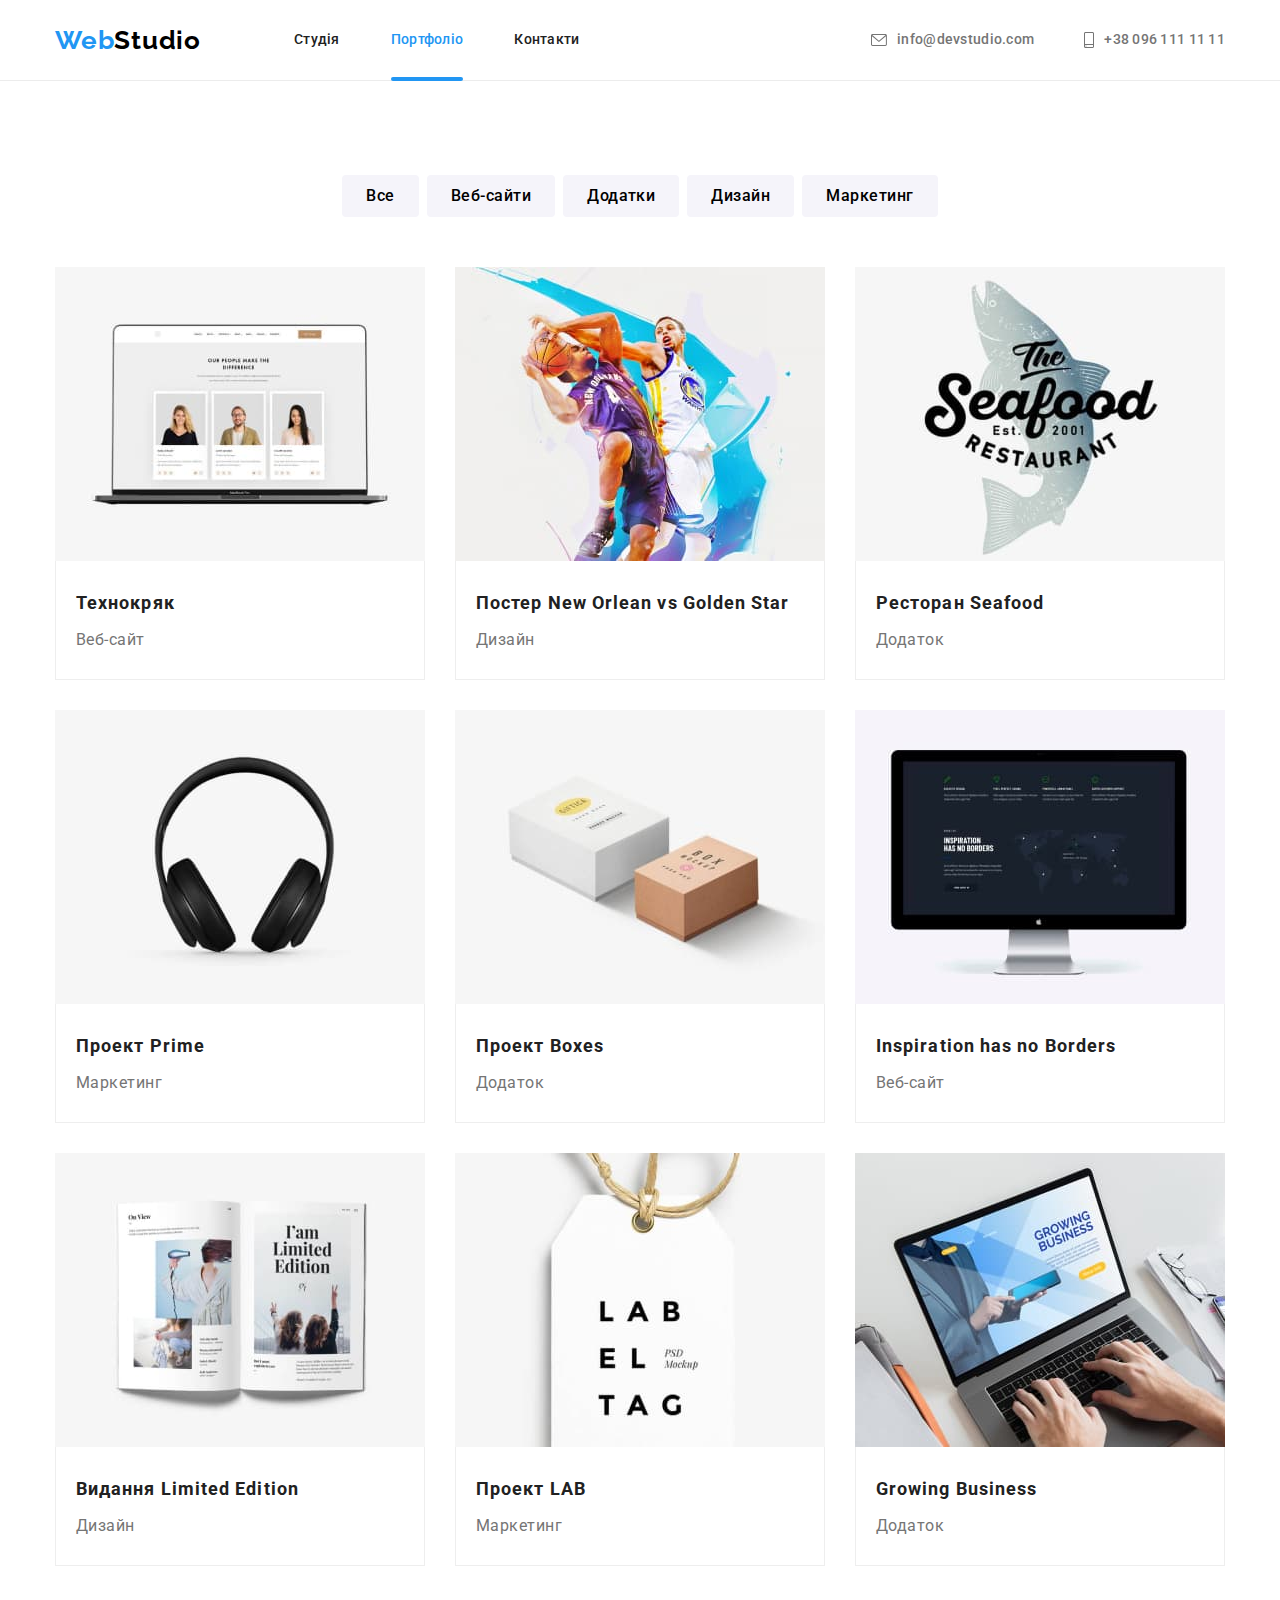
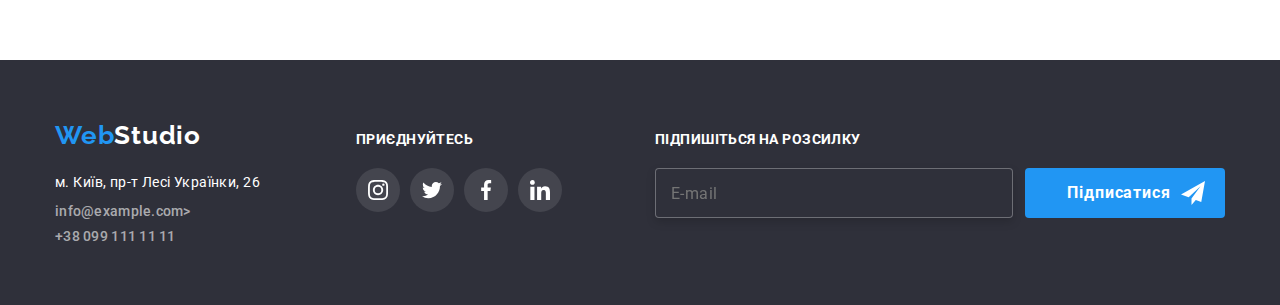
==== portfolio.html @ 16b35394 "add hw-07" ====
<!DOCTYPE html>
<html lang="uk">
  <head>
    <meta charset="UTF-8" />
    <meta http-equiv="X-UA-Compatible" content="IE=edge" />
    <meta name="viewport" content="width=device-width, initial-scale=1.0" />
    <title lang="en">WebStudio</title>
    <link rel="preconnect" href="https://fonts.googleapis.com" />
    <link rel="preconnect" href="https://fonts.gstatic.com" crossorigin />
    <link
      href="https://fonts.googleapis.com/css2?family=Raleway:wght@700&family=Roboto:wght@400;500;700;900&display=swap"
      rel="stylesheet"
    />
    <link
      rel="stylesheet"
      href="https://cdn.jsdelivr.net/npm/modern-normalize@1.1.0/modern-normalize.min.css"
    />
    <link rel="stylesheet" href="./css/main.min.css" />
  </head>

  <body>
    <!-- header -->
    <header class="page-header">
      <div class="container page-header__container">
        <nav class="page-nav">
          <a class="logo link" href="./index.html" lang="en"
            >Web<span class="logo__dark">Studio</span></a
          >
          <ul class="menu list">
            <li class="menu__item">
              <a class="menu__link link" href="">Студія</a>
            </li>
            <li class="menu__item">
              <a
                class="menu__link menu__link_current underline_current link"
                href="./portfolio.html"
                >Портфоліо</a
              >
            </li>
            <li class="menu__item">
              <a class="menu__link link" href="">Контакти</a>
            </li>
          </ul>
        </nav>

        <ul class="contacts list">
          <li class="contacts__item">
            <a
              class="contacts__link contacts__link_theme-light link"
              href="mailto:info@devstudio.com"
            >
              <svg class="contacts__icon" width="16" height="12">
                <use href="./images/sprite.svg#icon-envelope-hover"></use>
              </svg>
              info@devstudio.com</a
            >
          </li>
          <li class="contacts__item">
            <a class="contacts__link contacts__link_theme-light link" href="tel:+380961111111">
              <svg class="contacts__icon" width="10" height="16">
                <use href="./images/sprite.svg#icon-smartphone"></use>
              </svg>
              +38 096 111 11 11</a
            >
          </li>
        </ul>
      </div>
    </header>

    <!-- content portfolio-->
    <main>
      <section class="section">
        <div class="container">
          <h1 class="visually-hidden">Портфоліо</h1>
          <ul class="portfolio-nav list">
            <li class="portfolio-nav__item">
              <button class="portfolio-btn" type="button">Все</button>
            </li>
            <li class="portfolio-nav__item">
              <button class="portfolio-btn" type="button">Веб-сайти</button>
            </li>
            <li class="portfolio-nav__item">
              <button class="portfolio-btn" type="button">Додатки</button>
            </li>
            <li class="portfolio-nav__item">
              <button class="portfolio-btn" type="button">Дизайн</button>
            </li>
            <li class="portfolio-nav__item">
              <button class="portfolio-btn" type="button">Маркетинг</button>
            </li>
          </ul>

          <ul class="portfolio-cards list">
            <li class="portfolio-cards__item">
              <a href="" class="portfolio-cards__link link">
                <div class="portfolio-cards_overlay">
                  <img
                    src="./images/portfolio/technocrack.jpg"
                    alt="Технокряк"
                    width="370"
                    height="294"
                  />
                  <p class="overlay">
                    Ресурс пропонує комплексні пропозиції з різним рівнем функціоналу та сервісів.
                    Все це дозволить відвідувачу отримати вичерпні відомості про компанію чи
                    приватну особу.
                  </p>
                </div>
                <div class="portfolio-cards__box">
                  <h2 class="portfolio-cards__title">Технокряк</h2>
                  <p class="portfolio-cards__text">Веб-сайт</p>
                </div>
              </a>
            </li>
            <li class="portfolio-cards__item">
              <a href="" class="portfolio-cards__link link">
                <div class="portfolio-cards_overlay">
                  <img src="./images/portfolio/poster.jpg" alt="Постер" width="370" height="294" />
                  <p class="overlay">
                    Ресурс пропонує комплексні пропозиції з різним рівнем функціоналу та сервісів.
                    Все це дозволить відвідувачу отримати вичерпні відомості про компанію чи
                    приватну особу.
                  </p>
                </div>
                <div class="portfolio-cards__box">
                  <h2 class="portfolio-cards__title">
                    Постер <span lang="en">New Orlean vs Golden Star</span>
                  </h2>
                  <p class="portfolio-cards__text">Дизайн</p>
                </div>
              </a>
            </li>
            <li class="portfolio-cards__item">
              <a href="" class="portfolio-cards__link link">
                <div class="portfolio-cards_overlay">
                  <img
                    src="./images/portfolio/seafood.jpg"
                    alt="Ресторан"
                    width="370"
                    height="294"
                  />
                  <p class="overlay">
                    Ресурс пропонує комплексні пропозиції з різним рівнем функціоналу та сервісів.
                    Все це дозволить відвідувачу отримати вичерпні відомості про компанію чи
                    приватну особу.
                  </p>
                </div>
                <div class="portfolio-cards__box">
                  <h2 class="portfolio-cards__title">Ресторан <span lang="en">Seafood</span></h2>
                  <p class="portfolio-cards__text">Додаток</p>
                </div>
              </a>
            </li>
            <li class="portfolio-cards__item">
              <a href="" class="portfolio-cards__link link">
                <div class="portfolio-cards_overlay">
                  <img
                    src="./images/portfolio/prime.jpg"
                    alt="навушники"
                    width="370"
                    height="294"
                  />
                  <p class="overlay">
                    Ресурс пропонує комплексні пропозиції з різним рівнем функціоналу та сервісів.
                    Все це дозволить відвідувачу отримати вичерпні відомості про компанію чи
                    приватну особу.
                  </p>
                </div>
                <div class="portfolio-cards__box">
                  <h2 class="portfolio-cards__title">Проект <span lang="en">Prime</span></h2>
                  <p class="portfolio-cards__text">Маркетинг</p>
                </div>
              </a>
            </li>
            <li class="portfolio-cards__item">
              <a href="" class="portfolio-cards__link link">
                <div class="portfolio-cards_overlay">
                  <img src="./images/portfolio/boxes.jpg" alt="коробки" width="370" height="294" />
                  <p class="overlay">
                    Ресурс пропонує комплексні пропозиції з різним рівнем функціоналу та сервісів.
                    Все це дозволить відвідувачу отримати вичерпні відомості про компанію чи
                    приватну особу.
                  </p>
                </div>
                <div class="portfolio-cards__box">
                  <h2 class="portfolio-cards__title">Проект <span lang="en">Boxes</span></h2>
                  <p class="portfolio-cards__text">Додаток</p>
                </div>
              </a>
            </li>
            <li class="portfolio-cards__item">
              <a href="" class="portfolio-cards__link link">
                <div class="portfolio-cards_overlay">
                  <img
                    src="./images/portfolio/inspiration.jpg"
                    alt="монітор"
                    width="370"
                    height="294"
                  />
                  <p class="overlay">
                    Ресурс пропонує комплексні пропозиції з різним рівнем функціоналу та сервісів.
                    Все це дозволить відвідувачу отримати вичерпні відомості про компанію чи
                    приватну особу.
                  </p>
                </div>
                <div class="portfolio-cards__box">
                  <h2 class="portfolio-cards__title" lang="en">Inspiration has no Borders</h2>
                  <p class="portfolio-cards__text">Веб-сайт</p>
                </div>
              </a>
            </li>
            <li class="portfolio-cards__item">
              <a href="" class="portfolio-cards__link link">
                <div class="portfolio-cards_overlay">
                  <img src="./images/portfolio/limited.jpg" alt="книга" width="370" height="294" />
                  <p class="overlay">
                    Ресурс пропонує комплексні пропозиції з різним рівнем функціоналу та сервісів.
                    Все це дозволить відвідувачу отримати вичерпні відомості про компанію чи
                    приватну особу.
                  </p>
                </div>
                <div class="portfolio-cards__box">
                  <h2 class="portfolio-cards__title">
                    Видання <span lang="en">Limited Edition</span>
                  </h2>
                  <p class="portfolio-cards__text">Дизайн</p>
                </div>
              </a>
            </li>
            <li class="portfolio-cards__item">
              <a href="" class="portfolio-cards__link link">
                <div class="portfolio-cards_overlay">
                  <img src="./images/portfolio/lab.jpg" alt="бірка" width="370" height="294" />
                  <p class="overlay">
                    Ресурс пропонує комплексні пропозиції з різним рівнем функціоналу та сервісів.
                    Все це дозволить відвідувачу отримати вичерпні відомості про компанію чи
                    приватну особу.
                  </p>
                </div>
                <div class="portfolio-cards__box">
                  <h2 class="portfolio-cards__title">Проект <span lang="en">LAB</span></h2>
                  <p class="portfolio-cards__text">Маркетинг</p>
                </div>
              </a>
            </li>
            <li class="portfolio-cards__item">
              <a href="" class="portfolio-cards__link link">
                <div class="portfolio-cards_overlay">
                  <img
                    src="./images/portfolio/growing.jpg"
                    alt="ноутбук"
                    width="370"
                    height="294"
                  />
                  <p class="overlay">
                    Ресурс пропонує комплексні пропозиції з різним рівнем функціоналу та сервісів.
                    Все це дозволить відвідувачу отримати вичерпні відомості про компанію чи
                    приватну особу.
                  </p>
                </div>
                <div class="portfolio-cards__box">
                  <h2 class="portfolio-cards__title" lang="en">Growing Business</h2>
                  <p class="portfolio-cards__text">Додаток</p>
                </div>
              </a>
            </li>
          </ul>
        </div>
      </section>
    </main>

    <!-- footer -->
    <footer class="footer">
      <div class="container holder">
        <div class="address__footer">
          <a class="logo link" href="./index.html" lang="en"
            >Web<span class="logo__light">Studio</span></a
          >
          <address class="address">
            <ul class="address__list list">
              <li class="address__item">
                <a
                  class="address__map link"
                  href="https://goo.gl/maps/wQYxwLy2fmPHbs7g9"
                  target="_blank"
                  rel="noreferrer noopener"
                  >м. Київ, пр-т Лесі Українки, 26</a
                >
              </li>
              <li class="address__item">
                <a
                  class="address__link address__link_theme-dark link"
                  href="mailto:info@example.com"
                  >info@example.com></a
                >
              </li>
              <li class="address__item">
                <a class="address__link address__link_theme-dark link" href="tel:+380991111111"
                  >+38 099 111 11 11</a
                >
              </li>
            </ul>
          </address>
        </div>

        <div class="join">
          <h2 class="footer__title">приєднуйтесь</h2>
          <ul class="social list">
            <li class="social__item">
              <a href="" class="social__link social__link_theme-dark">
                <svg class="social__icon social__icon_theme-dark" width="20" height="20">
                  <use href="./images/sprite.svg#icon-instagram"></use>
                </svg>
              </a>
            </li>
            <li class="social__item">
              <a href="" class="social__link social__link_theme-dark">
                <svg class="social__icon social__icon_theme-dark" width="20" height="20">
                  <use href="./images/sprite.svg#icon-twitter"></use>
                </svg>
              </a>
            </li>
            <li class="social__item">
              <a href="" class="social__link social__link_theme-dark">
                <svg class="social__icon social__icon_theme-dark" width="20" height="20">
                  <use href="./images/sprite.svg#icon-facebook"></use>
                </svg>
              </a>
            </li>
            <li class="social__item">
              <a href="" class="social__link social__link_theme-dark">
                <svg class="social__icon social__icon_theme-dark" width="20" height="20">
                  <use href="./images/sprite.svg#icon-linkedin"></use>
                </svg>
              </a>
            </li>
          </ul>
        </div>

        <div class="form-footer">
          <p class="footer__title">Підпишіться на розсилку</p>
          <form class="subscribe">
            <label class="subscribe__label">
              <input type="email" name="email" class="subscribe__input" placeholder="E-mail" />
            </label>
            <button class="subscribe__btn" type="submit">
              <span class="subscribe__text"
                >Підписатися
                <svg class="subscribe__icon" width="24" height="24">
                  <use href="./images/sprite.svg#icon-send"></use>
                </svg>
              </span>
            </button>
          </form>
        </div>
      </div>
    </footer>
  </body>
</html>
---- css/main.min.css ----
.visually-hidden{position:absolute;white-space:nowrap;width:1px;height:1px;overflow:hidden;border:0;padding:0;clip:rect(0 0 0 0);clip-path:inset(50%);margin:-1px}:root{--primary-font: "Roboto", sans-serif;--secondary-font: "Raleway", sans-serif;--primary-text-color: #212121;--secondary-text-color: #757575;--accent-color: #2196F3;--main-color: #FFFFFF;--icon-color: #afb1b8;--duration: 250ms;--timing-function: cubic-bezier(0.4, 0, 0.2, 1)}h1,h2,h3,h4,p{margin-top:0;margin-bottom:0}ol,ul{margin-top:0;margin-bottom:0;padding-left:0}img{display:block}button{cursor:pointer}.list{list-style:none}.link{text-decoration:none}body{font-family:var(--primary-font);color:var(--primary-text-color)}.container{width:1200px;margin-left:auto;margin-right:auto;padding-left:15px;padding-right:15px}img{display:block;max-width:100%;height:auto}.section__title{font-weight:700;font-size:36px;line-height:1.16;text-align:center;letter-spacing:.03em;margin-bottom:50px}.backdrop{position:fixed;z-index:100;top:0;left:0;width:100%;height:100%;background-color:rgba(0,0,0,.2);transition:opacity var(--duration) var(--timing-function),visibility var(--duration) var(--timing-function)}.backdrop.is-hidden{opacity:0;visibility:hidden;pointer-events:none}.modal-box{position:absolute;top:50%;left:50%;transform:translate(-50%, -50%);width:528px;height:581px;background-color:var(--main-color);padding:40px}.modal-box__btn_close{position:absolute;top:8px;right:8px;display:flex;align-items:center;justify-content:center;width:30px;height:30px;border-radius:50%;background-color:var(--main-color);border:1px solid rgba(0,0,0,.1);padding:0}.modal-box__icon{transition:fill var(--duration) var(--timing-function)}.modal-box__btn_close:hover .modal-box__icon,.modal-box__btn_close:focus .modal-box__icon{fill:var(--accent-color)}.modal-form{display:flex;flex-direction:column}.modal-form__title{font-weight:700;font-size:20px;line-height:1.15;text-align:center;letter-spacing:.03em;margin-bottom:12px}.modal-form__field{margin-bottom:10px}.modal-form_textarea{margin-bottom:20px}.modal-form__label{display:block;font-weight:400;font-size:12px;line-height:1.16;letter-spacing:.01em;color:var(--secondary-text-color);margin-bottom:4px}.modal-form__wrapper{display:block;position:relative}.modal-form__input{width:100%;height:40px;border:1px solid rgba(33,33,33,.2);border-radius:4px;padding-left:42px;transition:border-color var(--duration) var(--timing-function)}.modal-form__input:focus{outline:0;border-color:var(--accent-color)}.modal-form__icon{position:absolute;top:11px;left:12px;transition:fill var(--duration) var(--timing-function)}.modal-form__input:focus+.modal-form__icon{fill:var(--accent-color)}.modal-form__message{display:block;width:100%;height:120px;padding:12px 16px;border:1px solid rgba(33,33,33,.2);border-radius:4px;resize:none;font-size:12px;transition:border-color var(--duration) var(--timing-function)}.modal-form__message::placeholder{font-size:12px;color:rgba(117,117,117,.5)}.modal-form__message:focus{outline:0;border-color:var(--accent-color)}.modal-form_success{display:flex;justify-content:center;align-items:center;font-weight:400;font-size:14px;line-height:1.71;letter-spacing:.03em;color:var(--secondary-text-color);margin-bottom:30px;cursor:pointer}.modal-form_success::before{display:block;width:16px;height:15px;border:1px solid var(--primary-text-color);box-shadow:0px 4px 4px rgba(0,0,0,.25);border-radius:2px;content:"";cursor:pointer;margin-right:7px}.modal-form__check:checked+.modal-form_success::before{background-color:var(--accent-color);background-image:url("../images/vector/vector-fake.svg");background-repeat:no-repeat;background-position:center;border-color:rgba(0,0,0,0)}.modal-form__check:focus+.modal-form_success::before{outline:1px solid var(--accent-color)}.modal-form__link{color:var(--accent-color);text-decoration:underline var(--accent-color)}.modal-form__submit{align-self:center;border-radius:4px;min-width:200px;padding:10px 32px;font-weight:700;font-size:16px;line-height:1.88;align-items:center;letter-spacing:.06em;color:var(--main-color);background-color:var(--accent-color);border-color:rgba(0,0,0,0);transition:background-color var(--duration) var(--timing-function),box-shadow var(--duration) var(--timing-function)}.modal-form__submit:hover,.modal-form__submit:focus{background-color:#188ce8;box-shadow:0px 4px 4px rgba(0,0,0,.15)}.logo{font-family:var(--secondary-font);font-weight:700;font-size:26px;line-height:1.19;letter-spacing:.03em;color:var(--accent-color)}.logo__dark{color:#000;margin-right:93px}.logo__light{color:var(--main-color)}.page-header{border-bottom:1px solid #ececec}.page-header__container{display:flex;align-items:center}.page-nav{display:flex;align-items:center}.menu{display:flex;align-items:center}.menu__item:not(:last-child){margin-right:51px}.menu__link{display:block;position:relative;font-weight:500;font-size:14px;line-height:1.14;letter-spacing:.02em;color:var(--primary-text-color);padding-top:32px;padding-bottom:32px;transition:color var(--duration) var(--timing-function)}.menu__link:hover,.menu__link:focus{color:var(--accent-color)}.underline_current::after{position:absolute;display:block;content:"";left:0;bottom:0;width:100%;height:4px;border-radius:2px;background-color:var(--accent-color);margin-bottom:-1px}.menu__link_current{color:var(--accent-color)}.contacts{display:flex;align-items:center;margin-left:auto}.contacts__item:not(:last-child){margin-right:50px}.contacts__link{display:flex;align-items:center;font-weight:500;font-size:14px;line-height:1.14;letter-spacing:.02em;transition:color var(--duration) var(--timing-function)}.contacts__link:hover,.contacts__link:focus{color:var(--accent-color)}.contacts__link_theme-light{color:var(--secondary-text-color)}.contacts__icon{fill:currentColor;margin-right:10px}.hero{max-width:1600px;background-color:#2f303a;text-align:center;padding-top:200px;padding-bottom:200px;background-image:linear-gradient(rgba(47, 48, 58, 0.4), rgba(47, 48, 58, 0.4)),url(../images/hero/bg.jpg);background-size:cover;background-position:center;background-repeat:no-repeat;background-color:#c4c4c4;margin-left:auto;margin-right:auto}.hero__title{width:696px;font-weight:900;font-size:44px;line-height:1.36;letter-spacing:.06em;align-items:center;text-transform:uppercase;color:var(--main-color);margin-left:auto;margin-right:auto;margin-bottom:30px}.hero__btn{border-radius:4px;min-width:200px;padding:10px 32px;font-weight:700;font-size:16px;line-height:1.88;align-items:center;letter-spacing:.06em;color:var(--main-color);background-color:var(--accent-color);border-color:rgba(0,0,0,0);transition:background-color var(--duration) var(--timing-function),box-shadow var(--duration) var(--timing-function)}.hero__btn:hover,.hero__btn:focus{background-color:#188ce8;box-shadow:0px 4px 4px rgba(0,0,0,.15)}.section{padding-top:94px;padding-bottom:94px}.content__list{display:flex;flex-wrap:wrap;justify-content:space-between}.content__title{font-weight:700;font-size:14px;line-height:1.14;letter-spacing:.03em;text-transform:uppercase;margin-bottom:10px}.content__text{width:270px;font-weight:400;font-size:14px;line-height:1.71;letter-spacing:.03em;color:var(--secondary-text-color)}.content__icon-box{display:flex;justify-content:center;align-items:center;margin-bottom:30px;width:270px;height:120px;background-color:#f5f4fa;border-radius:4px}.section_no-padding-top{padding-top:0px}.img-box{display:flex;justify-content:space-between}.img-box__item{position:relative}.img-box__text{position:absolute;display:flex;align-items:center;justify-content:center;font-family:var(--primary-font);font-weight:700;font-size:14px;line-height:1.14;letter-spacing:.03em;text-transform:uppercase;color:var(--main-color);width:100%;height:70px;background:rgba(47,48,58,.8);bottom:0}.section_other-background{background-color:#f5f4fa}.team{display:flex;flex-wrap:wrap}.team__item{width:270px;height:428px;background:var(--main-color);box-shadow:0px 1px 3px rgba(0,0,0,.12),0px 1px 1px rgba(0,0,0,.14),0px 2px 1px rgba(0,0,0,.2);border-radius:0px 0px 4px 4px;flex-basis:calc((100% - 90px)/4)}.team__item:not(:nth-child(4n)){margin-right:30px}.team__title{font-weight:500;font-size:16px;line-height:1.19;text-align:center;letter-spacing:.03em;margin-bottom:10px}.team__text{font-weight:400;font-size:16px;line-height:1.19;text-align:center;letter-spacing:.03em;color:var(--secondary-text-color);margin-bottom:16px}.team__wrapper{padding-top:30px;padding-bottom:30px}.social{display:flex;justify-content:center;gap:10px}.social__link{display:flex;justify-content:center;align-items:center;width:44px;height:44px;border-radius:50%;background-color:var(--main-color);transition:background-color var(--duration) var(--timing-function)}.social__link:hover,.social__link:focus{background-color:var(--accent-color)}.social__icon{fill:var(--icon-color);transition:fill var(--duration) var(--timing-function)}.social__link:hover .social__icon,.social__link:focus .social__icon{fill:var(--main-color)}.clients{display:flex;justify-content:center;gap:30px}.clients__item{width:170px;height:92px}.clients__link{display:flex;justify-content:center;align-items:center;width:100%;height:100%;border:1px solid var(--icon-color);border-radius:4px;transition:border-color var(--duration) var(--timing-function)}.clients__link:hover,.clients__link:focus{border-color:var(--accent-color)}.clients__icon{fill:var(--icon-color);transition:fill var(--duration) var(--timing-function)}.clients__link:hover .clients__icon,.clients__link:focus .clients__icon{fill:var(--accent-color)}.footer{display:flex;background-color:#2f303a;padding:60px 0px}.footer__title{font-family:var(--primary-font);font-weight:700;font-size:14px;line-height:1.14;letter-spacing:.03em;text-transform:uppercase;color:var(--main-color);margin-bottom:20px}.holder{display:flex;align-items:baseline}.address__footer{flex-grow:1;margin-right:70px}.address{font-style:normal;margin-top:20px}.address__map{font-weight:400;font-size:14px;line-height:1.71;letter-spacing:.03em;color:var(--main-color);transition:color var(--duration) var(--timing-function)}.address__map:hover,.address__map:focus{color:var(--accent-color)}.address__item:not(:last-child){margin-bottom:9px}.address__link{display:flex;align-items:center;font-weight:500;font-size:14px;line-height:1.14;letter-spacing:.02em;transition:color var(--duration) var(--timing-function)}.address__link:hover,.address__link:focus{color:var(--accent-color)}.address__link_theme-dark{color:rgba(255,255,255,.6)}.join{margin-right:93px}.social__icon_theme-dark{fill:var(--main-color)}.social__link_theme-dark{background-color:rgba(255,255,255,.1)}.subscribe{display:flex}.subscribe__input{width:358px;height:50px;padding:16px 15px;border:1px solid rgba(255,255,255,.3);filter:drop-shadow(0px 4px 4px rgba(0, 0, 0, 0.15));border-radius:4px;background-color:#2f303a;color:var(--main-color);font-family:var(--primary-font);font-weight:400;font-size:16px;line-height:1.25;letter-spacing:.03em}.subscribe__btn{width:200px;height:50px;border-radius:4px;padding-left:28px;margin-left:12px;background-color:var(--accent-color);border-color:rgba(0,0,0,0);transition:background-color var(--duration) var(--timing-function),box-shadow var(--duration) var(--timing-function)}.subscribe__btn:hover,.subscribe__btn:focus{background-color:#188ce8;box-shadow:0px 4px 4px rgba(0,0,0,.15)}.subscribe__text{display:flex;align-items:center;justify-content:center;font-family:var(--primary-font);font-weight:700;font-size:16px;line-height:1.88;align-items:center;letter-spacing:.06em;color:var(--main-color)}.subscribe__icon{margin-left:10px}.portfolio-nav{display:flex;margin-bottom:50px;justify-content:center}.portfolio-nav__item:not(:last-child){margin-right:8px}.portfolio-btn{font-weight:500;font-size:16px;line-height:1.62;text-align:center;letter-spacing:.03em;cursor:pointer;background-color:#f5f4fa;border-radius:4px;border-color:rgba(0,0,0,0);padding:6px 22px;transition:color var(--duration) var(--timing-function),background-color var(--duration) var(--timing-function),box-shadow var(--duration) var(--timing-function)}.portfolio-btn:hover,.portfolio-btn:focus{color:var(--main-color);background-color:var(--accent-color);box-shadow:0px 4px 4px rgba(0,0,0,.25)}.portfolio-cards{display:flex;flex-wrap:wrap;gap:30px}.portfolio-cards__box{border:1px solid #eee;border-top:rgba(0,0,0,0);padding:24px 20px}.portfolio-cards__title{font-weight:700;font-size:18px;line-height:2;letter-spacing:.06em;margin-bottom:4px;color:var(--primary-text-color)}.portfolio-cards__text{font-weight:400;font-size:16px;line-height:1.88;letter-spacing:.03em;color:var(--secondary-text-color)}.portfolio-cards__link{display:block;transition:box-shadow var(--duration) var(--timing-function)}.portfolio-cards__link:hover,.portfolio-cards__link:focus{cursor:pointer;box-shadow:0px 4px 4px rgba(0,0,0,.25)}.portfolio-cards_overlay{position:relative;overflow:hidden}.overlay{position:absolute;top:0;left:0;font-family:var(--primary-font);font-weight:400;font-size:18px;line-height:1.56;letter-spacing:.03em;color:var(--main-color);background-color:rgba(33,150,243,.9);padding:63px 24px;width:100%;height:100%;transform:translate(0, 100%);transition:transform var(--duration) var(--timing-function)}.portfolio-cards__link:hover .overlay,.portfolio-cards__link:focus .overlay{transform:translate(0, 0)}/*# sourceMappingURL=main.min.css.map */
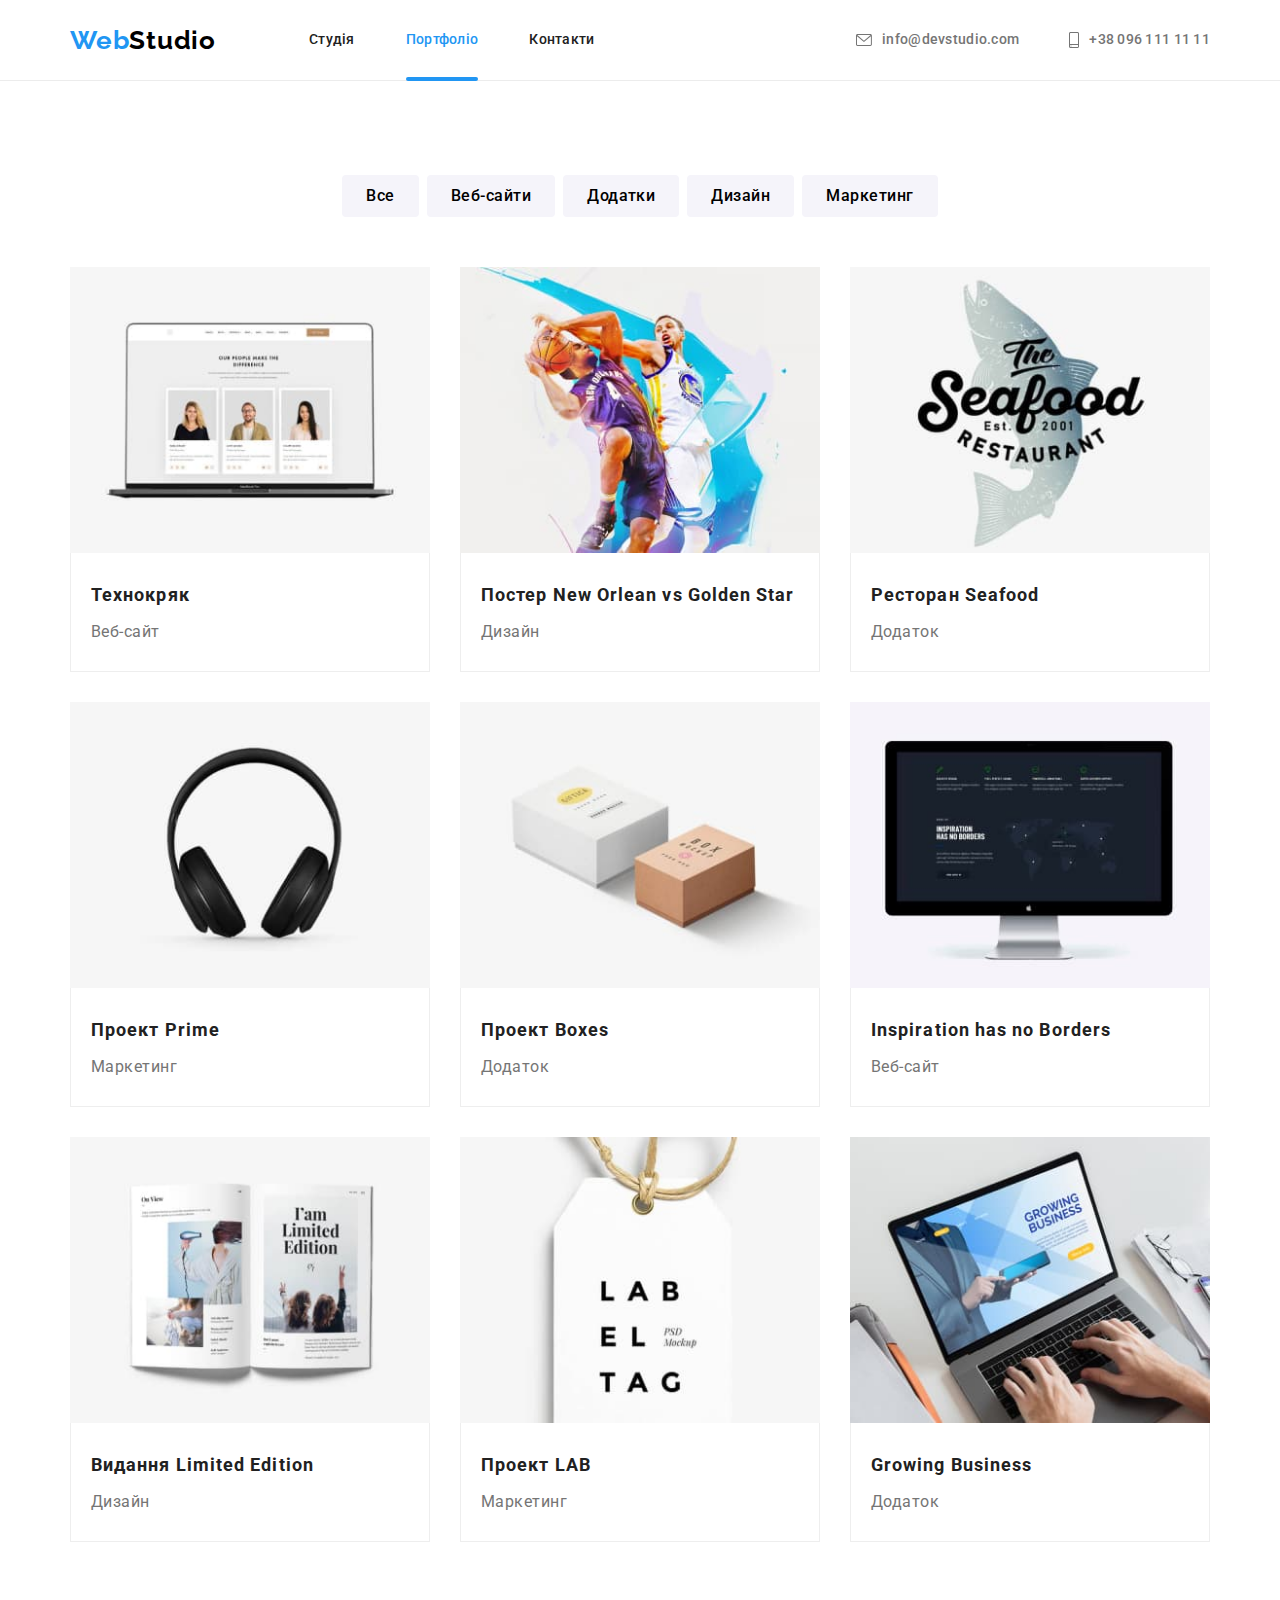
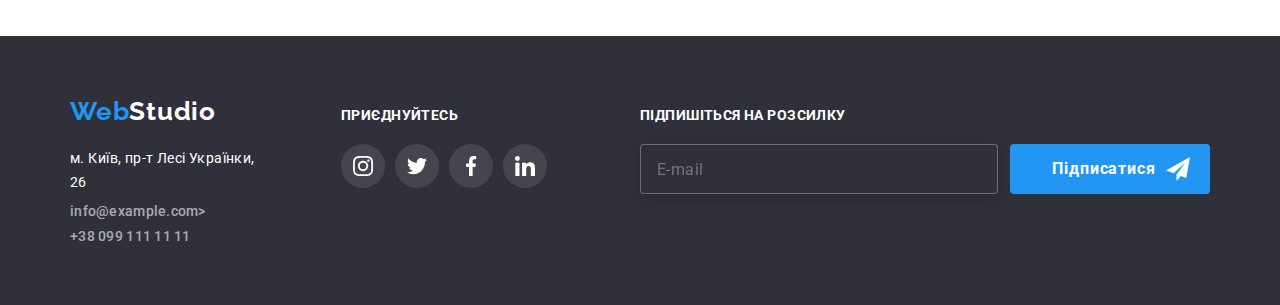
==== commit debe2c08: "add portfolio" ====
--- a/portfolio.html
+++ b/portfolio.html
@@ -64,6 +64,60 @@
             >
           </li>
         </ul>
+        <button type="button" class="mobile-menu-open" data-menu-open>
+          <svg class="mobile-menu-open__icon" width="40" height="40">
+            <use href="./images/sprite.svg#icon-menu"></use>
+          </svg>
+        </button>
+      </div>
+
+      <div class="mobile-menu" data-menu>
+        <div class="container mobile-menu__container">
+          <button type="button" class="mobile-menu__close-btn" data-menu-close>
+            <svg class="mobile-menu__close-icon" width="40" height="40">
+              <use href="./images/sprite.svg#icon-Vector"></use>
+            </svg>
+          </button>
+          <ul class="mobile-menu__list list">
+            <li class="mobile-menu__item">
+              <a class="link mobile-menu__link" href="./index.html">Студія</a>
+            </li>
+            <li class="mobile-menu__item">
+              <a class="link mobile-menu__link mobile-menu__link_current" href="./portfolio.html"
+                >Портфоліо</a
+              >
+            </li>
+            <li class="mobile-menu__item">
+              <a class="link mobile-menu__link" href="">Контакти</a>
+            </li>
+          </ul>
+          <ul class="mobile-contacts list">
+            <li class="mobile-contacts__item">
+              <a class="link mobile-contacts__link" href="tel:+380961111111"> +38 096 111 11 11 </a>
+            </li>
+            <li class="mobile-contacts__item">
+              <a
+                class="link mobile-contacts__link mobile-contacts__link_change"
+                href="mailto:info@devstudio.com"
+                >info@devstudio.com</a
+              >
+            </li>
+          </ul>
+          <ul class="mobile-socials list">
+            <li class="mobile-socials__item">
+              <a href="" class="mobile-socials__link link" target="_blank">Instagram</a>
+            </li>
+            <li class="mobile-socials__item">
+              <a href="" class="mobile-socials__link link" target="_blank">Twitter</a>
+            </li>
+            <li class="mobile-socials__item">
+              <a href="" class="mobile-socials__link link" target="_blank">Facebook</a>
+            </li>
+            <li class="mobile-socials__item">
+              <a href="" class="mobile-socials__link link" target="_blank">LinkedIn</a>
+            </li>
+          </ul>
+        </div>
       </div>
     </header>
 
@@ -94,12 +148,31 @@
             <li class="portfolio-cards__item">
               <a href="" class="portfolio-cards__link link">
                 <div class="portfolio-cards_overlay">
-                  <img
-                    src="./images/portfolio/technocrack.jpg"
-                    alt="Технокряк"
-                    width="370"
-                    height="294"
-                  />
+                  <picture>
+                    <source
+                      srcset="
+                        ./images/mobile/portfolio/technocryak-450/technocryak-450.jpg    1x,
+                        ./images/mobile/portfolio/technocryak-450/technocryak-450@2x.jpg 2x
+                      "
+                      media="(max-width: 797px)"
+                    />
+                    <source
+                      srcset="
+                        ./images/tablet/portfolio/technokryak-354/technokryak-354.jpg    1x,
+                        ./images/tablet/portfolio/technokryak-354/technokryak-354@2x.jpg 2x
+                      "
+                      media="(max-width: 1199px)"
+                    />
+                    <source
+                      srcset="
+                        ./images/desktop/portfolio/technokryak-370/technokryak-370.jpg    1x,
+                        ./images/desktop/portfolio/technokryak-370/technokryak-370@2x.jpg 2x
+                      "
+                      media="(min-width: 1200px)"
+                    />
+                    <img src="./images/portfolio/technocrack.jpg" alt="Технокряк" />
+                  </picture>
+
                   <p class="overlay">
                     Ресурс пропонує комплексні пропозиції з різним рівнем функціоналу та сервісів.
                     Все це дозволить відвідувачу отримати вичерпні відомості про компанію чи
@@ -115,7 +188,31 @@
             <li class="portfolio-cards__item">
               <a href="" class="portfolio-cards__link link">
                 <div class="portfolio-cards_overlay">
-                  <img src="./images/portfolio/poster.jpg" alt="Постер" width="370" height="294" />
+                  <picture>
+                    <source
+                      srcset="
+                        ./images/mobile/portfolio/poster-450/poster-450.jpg    1x,
+                        ./images/mobile/portfolio/poster-450/poster-450@2x.jpg 2x
+                      "
+                      media="(max-width: 767px)"
+                    />
+                    <source
+                      srcset="
+                        ./images/tablet/portfolio/poster-354/poster-354.jpg    1x,
+                        ./images/tablet/portfolio/poster-354/poster-354@2x.jpg 2x
+                      "
+                      media="(max-width: 1199px)"
+                    />
+                    <source
+                      srcset="
+                        ./images/desktop/portfolio/poster-370/poster-370.jpg     1x,
+                        ./images/desktop/portfolio/poster-370/poster--370@2x.jpg 2x
+                      "
+                      media="(min-width: 1200px)"
+                    />
+                    <img src="./images/portfolio/poster.jpg" alt="Постер" />
+                  </picture>
+
                   <p class="overlay">
                     Ресурс пропонує комплексні пропозиції з різним рівнем функціоналу та сервісів.
                     Все це дозволить відвідувачу отримати вичерпні відомості про компанію чи
@@ -133,12 +230,31 @@
             <li class="portfolio-cards__item">
               <a href="" class="portfolio-cards__link link">
                 <div class="portfolio-cards_overlay">
-                  <img
-                    src="./images/portfolio/seafood.jpg"
-                    alt="Ресторан"
-                    width="370"
-                    height="294"
-                  />
+                  <picture>
+                    <source
+                      srcset="
+                        ./images/mobile/portfolio/seafood-450/seafood-450.jpg    1x,
+                        ./images/mobile/portfolio/seafood-450/seafood-450@2x.jpg 2x
+                      "
+                      media="(max-width: 767px)"
+                    />
+                    <source
+                      srcset="
+                        ./images/tablet/portfolio/seafood-354/seafood-354.jpg    1x,
+                        ./images/tablet/portfolio/seafood-354/seafood-354@2x.jpg 2x
+                      "
+                      media="(max-width: 1199px)"
+                    />
+                    <source
+                      srcset="
+                        ./images/desktop/portfolio/seafood-370/seafood-370.jpg    1x,
+                        ./images/desktop/portfolio/seafood-370/seafood-370@2x.jpg 2x
+                      "
+                      media="(min-width: 1200px)"
+                    />
+                    <img src="./images/portfolio/seafood.jpg" alt="Ресторан" />
+                  </picture>
+
                   <p class="overlay">
                     Ресурс пропонує комплексні пропозиції з різним рівнем функціоналу та сервісів.
                     Все це дозволить відвідувачу отримати вичерпні відомості про компанію чи
@@ -154,12 +270,22 @@
             <li class="portfolio-cards__item">
               <a href="" class="portfolio-cards__link link">
                 <div class="portfolio-cards_overlay">
-                  <img
-                    src="./images/portfolio/prime.jpg"
-                    alt="навушники"
-                    width="370"
-                    height="294"
-                  />
+                  <picture>
+                    <source
+                      srcset="./images/mobile/portfolio/prime-450/prime-450.jpg 1x, ./images/mobile/portfolio/prime-450/prime-450@2x.jpg 2xx "
+                      media="(max-width: 767px)"
+                    />
+                    <source
+                      srcset="./images/tablet/portfolio/prime-354/prime-354.jpg 1x, ./images/tablet/portfolio/prime-354/prime-354@2x.jpg 2xx "
+                      media="(max-width: 1199px)"
+                    />
+                    <source
+                      srcset="./images/desktop/portfolio/prime-370/prime-370.jpg 1x, ./images/desktop/portfolio/prime-370/prime-370@2x.jpg 2xx "
+                      media="(min-width: 1200px)"
+                    />
+                    <img src="./images/portfolio/prime.jpg" alt="навушники" />
+                  </picture>
+
                   <p class="overlay">
                     Ресурс пропонує комплексні пропозиції з різним рівнем функціоналу та сервісів.
                     Все це дозволить відвідувачу отримати вичерпні відомості про компанію чи
@@ -175,7 +301,31 @@
             <li class="portfolio-cards__item">
               <a href="" class="portfolio-cards__link link">
                 <div class="portfolio-cards_overlay">
-                  <img src="./images/portfolio/boxes.jpg" alt="коробки" width="370" height="294" />
+                  <picture>
+                    <source
+                      srcset="
+                        ./images/mobile/portfolio/boxes-450/boxes-450.jpg    1x,
+                        ./images/mobile/portfolio/boxes-450/boxes-450@2x.jpg 2x
+                      "
+                      media="(max-width: 767px)"
+                    />
+                    <source
+                      srcset="
+                        ./images/tablet/portfolio/boxes-354/boxes-354.jpg    1x,
+                        ./images/tablet/portfolio/boxes-354/boxes-354@2x.jpg 2x
+                      "
+                      media="(max-width: 1199px)"
+                    />
+                    <source
+                      srcset="
+                        ./images/desktop/portfolio/boxes-370/boxes-370.jpg    1x,
+                        ./images/desktop/portfolio/boxes-370/boxes-370@2x.jpg 2x
+                      "
+                      media="(min-width: 1200px)"
+                    />
+                    <img src="./images/portfolio/boxes.jpg" alt="коробки" />
+                  </picture>
+
                   <p class="overlay">
                     Ресурс пропонує комплексні пропозиції з різним рівнем функціоналу та сервісів.
                     Все це дозволить відвідувачу отримати вичерпні відомості про компанію чи
@@ -191,12 +341,31 @@
             <li class="portfolio-cards__item">
               <a href="" class="portfolio-cards__link link">
                 <div class="portfolio-cards_overlay">
-                  <img
-                    src="./images/portfolio/inspiration.jpg"
-                    alt="монітор"
-                    width="370"
-                    height="294"
-                  />
+                  <picture>
+                    <source
+                      srcset="
+                        ./images/mobile/portfolio/inspiration-450/inspiration-450.jpg    1x,
+                        ./images/mobile/portfolio/inspiration-450/inspiration-450@2x.jpg 2x
+                      "
+                      media="(max-width: 767px)"
+                    />
+                    <source
+                      srcset="
+                        ./images/tablet/portfolio/inspiration-354/inspiration-354.jpg    1x,
+                        ./images/tablet/portfolio/inspiration-354/inspiration-354@2x.jpg 2x
+                      "
+                      media="(max-width: 1199px)"
+                    />
+                    <source
+                      srcset="
+                        ./images/desktop/portfolio/inspiration-370/inspiration-370.jpg    1x,
+                        ./images/desktop/portfolio/inspiration-370/inspiration-370@2x.jpg 2x
+                      "
+                      media="(min-width: 1200px)"
+                    />
+                    <img src="./images/portfolio/inspiration.jpg" alt="монітор" />
+                  </picture>
+
                   <p class="overlay">
                     Ресурс пропонує комплексні пропозиції з різним рівнем функціоналу та сервісів.
                     Все це дозволить відвідувачу отримати вичерпні відомості про компанію чи
@@ -212,7 +381,31 @@
             <li class="portfolio-cards__item">
               <a href="" class="portfolio-cards__link link">
                 <div class="portfolio-cards_overlay">
-                  <img src="./images/portfolio/limited.jpg" alt="книга" width="370" height="294" />
+                  <picture>
+                    <source
+                      srcset="
+                        ./images/mobile/portfolio/limited-450/limited-450.jpg    1x,
+                        ./images/mobile/portfolio/limited-450/limited-450@2x.jpg 2x
+                      "
+                      media="(max-width: 767px)"
+                    />
+                    <source
+                      srcset="
+                        ./images/tablet/portfolio/limited-354/limited-354.jpg    1x,
+                        ./images/tablet/portfolio/limited-354/limited-354@2x.jpg 2x
+                      "
+                      media="(max-width: 1199px)"
+                    />
+                    <source
+                      srcset="
+                        ./images/desktop/portfolio/limited-370/limited-370.jpg    1x,
+                        ./images/desktop/portfolio/limited-370/limited-370@2x.jpg 2x
+                      "
+                      media="(min-width: 1200px)"
+                    />
+                    <img src="./images/portfolio/limited.jpg" alt="книга" />
+                  </picture>
+
                   <p class="overlay">
                     Ресурс пропонує комплексні пропозиції з різним рівнем функціоналу та сервісів.
                     Все це дозволить відвідувачу отримати вичерпні відомості про компанію чи
@@ -230,7 +423,31 @@
             <li class="portfolio-cards__item">
               <a href="" class="portfolio-cards__link link">
                 <div class="portfolio-cards_overlay">
-                  <img src="./images/portfolio/lab.jpg" alt="бірка" width="370" height="294" />
+                  <picture>
+                    <source
+                      srcset="
+                        ./images/mobile/portfolio/lab-450/lab-450.jpg    1x,
+                        ./images/mobile/portfolio/lab-450/lab-450@2x.jpg 2x
+                      "
+                      media="(max-width: 767px)"
+                    />
+                    <source
+                      srcset="
+                        ./images/tablet/portfolio/lab-354/lab-354.jpg    1x,
+                        ./images/tablet/portfolio/lab-354/lab-354@2x.jpg 2x
+                      "
+                      media="(max-width: 1199px)"
+                    />
+                    <source
+                      srcset="
+                        ./images/desktop/portfolio/lab-370/lab-370.jpg    1x,
+                        ./images/desktop/portfolio/lab-370/lab-370@2x.jpg 2x
+                      "
+                      media="(min-width: 1200px)"
+                    />
+                    <img src="./images/portfolio/lab.jpg" alt="бірка" />
+                  </picture>
+
                   <p class="overlay">
                     Ресурс пропонує комплексні пропозиції з різним рівнем функціоналу та сервісів.
                     Все це дозволить відвідувачу отримати вичерпні відомості про компанію чи
@@ -246,12 +463,31 @@
             <li class="portfolio-cards__item">
               <a href="" class="portfolio-cards__link link">
                 <div class="portfolio-cards_overlay">
-                  <img
-                    src="./images/portfolio/growing.jpg"
-                    alt="ноутбук"
-                    width="370"
-                    height="294"
-                  />
+                  <picture>
+                    <source
+                      srcset="
+                        ./images/mobile/portfolio/growing-450/growing-450.jpg    1x,
+                        ./images/mobile/portfolio/growing-450/growing-450@2x.jpg 2x
+                      "
+                      media="(max-width: 767px)"
+                    />
+                    <source
+                      srcset="
+                        ./images/tablet/portfolio/growing-354/growing-354.jpg    1x,
+                        ./images/tablet/portfolio/growing-354/growing-354@2x.jpg 2x
+                      "
+                      media="(max-width: 1199px)"
+                    />
+                    <source
+                      srcset="
+                        ./images/desktop/portfolio/growing-370/growing-370.jpg    1x,
+                        ./images/desktop/portfolio/growing-370/growing-370@2x.jpg 2x
+                      "
+                      media="(min-width: 1200px)"
+                    />
+                    <img src="./images/portfolio/growing.jpg" alt="ноутбук" />
+                  </picture>
+
                   <p class="overlay">
                     Ресурс пропонує комплексні пропозиції з різним рівнем функціоналу та сервісів.
                     Все це дозволить відвідувачу отримати вичерпні відомості про компанію чи
@@ -355,5 +591,7 @@
         </div>
       </div>
     </footer>
+
+    <script src="./js/mobile-menu.js"></script>
   </body>
 </html>
--- a/css/main.min.css
+++ b/css/main.min.css
@@ -1 +1 @@
-.visually-hidden{position:absolute;white-space:nowrap;width:1px;height:1px;overflow:hidden;border:0;padding:0;clip:rect(0 0 0 0);clip-path:inset(50%);margin:-1px}:root{--primary-font: "Roboto", sans-serif;--secondary-font: "Raleway", sans-serif;--primary-text-color: #212121;--secondary-text-color: #757575;--accent-color: #2196F3;--main-color: #FFFFFF;--icon-color: #afb1b8;--duration: 250ms;--timing-function: cubic-bezier(0.4, 0, 0.2, 1)}h1,h2,h3,h4,p{margin-top:0;margin-bottom:0}ol,ul{margin-top:0;margin-bottom:0;padding-left:0}img{display:block}button{cursor:pointer}.list{list-style:none}.link{text-decoration:none}body{font-family:var(--primary-font);color:var(--primary-text-color)}.container{width:1200px;margin-left:auto;margin-right:auto;padding-left:15px;padding-right:15px}img{display:block;max-width:100%;height:auto}.section__title{font-weight:700;font-size:36px;line-height:1.16;text-align:center;letter-spacing:.03em;margin-bottom:50px}.backdrop{position:fixed;z-index:100;top:0;left:0;width:100%;height:100%;background-color:rgba(0,0,0,.2);transition:opacity var(--duration) var(--timing-function),visibility var(--duration) var(--timing-function)}.backdrop.is-hidden{opacity:0;visibility:hidden;pointer-events:none}.modal-box{position:absolute;top:50%;left:50%;transform:translate(-50%, -50%);width:528px;height:581px;background-color:var(--main-color);padding:40px}.modal-box__btn_close{position:absolute;top:8px;right:8px;display:flex;align-items:center;justify-content:center;width:30px;height:30px;border-radius:50%;background-color:var(--main-color);border:1px solid rgba(0,0,0,.1);padding:0}.modal-box__icon{transition:fill var(--duration) var(--timing-function)}.modal-box__btn_close:hover .modal-box__icon,.modal-box__btn_close:focus .modal-box__icon{fill:var(--accent-color)}.modal-form{display:flex;flex-direction:column}.modal-form__title{font-weight:700;font-size:20px;line-height:1.15;text-align:center;letter-spacing:.03em;margin-bottom:12px}.modal-form__field{margin-bottom:10px}.modal-form_textarea{margin-bottom:20px}.modal-form__label{display:block;font-weight:400;font-size:12px;line-height:1.16;letter-spacing:.01em;color:var(--secondary-text-color);margin-bottom:4px}.modal-form__wrapper{display:block;position:relative}.modal-form__input{width:100%;height:40px;border:1px solid rgba(33,33,33,.2);border-radius:4px;padding-left:42px;transition:border-color var(--duration) var(--timing-function)}.modal-form__input:focus{outline:0;border-color:var(--accent-color)}.modal-form__icon{position:absolute;top:11px;left:12px;transition:fill var(--duration) var(--timing-function)}.modal-form__input:focus+.modal-form__icon{fill:var(--accent-color)}.modal-form__message{display:block;width:100%;height:120px;padding:12px 16px;border:1px solid rgba(33,33,33,.2);border-radius:4px;resize:none;font-size:12px;transition:border-color var(--duration) var(--timing-function)}.modal-form__message::placeholder{font-size:12px;color:rgba(117,117,117,.5)}.modal-form__message:focus{outline:0;border-color:var(--accent-color)}.modal-form_success{display:flex;justify-content:center;align-items:center;font-weight:400;font-size:14px;line-height:1.71;letter-spacing:.03em;color:var(--secondary-text-color);margin-bottom:30px;cursor:pointer}.modal-form_success::before{display:block;width:16px;height:15px;border:1px solid var(--primary-text-color);box-shadow:0px 4px 4px rgba(0,0,0,.25);border-radius:2px;content:"";cursor:pointer;margin-right:7px}.modal-form__check:checked+.modal-form_success::before{background-color:var(--accent-color);background-image:url("../images/vector/vector-fake.svg");background-repeat:no-repeat;background-position:center;border-color:rgba(0,0,0,0)}.modal-form__check:focus+.modal-form_success::before{outline:1px solid var(--accent-color)}.modal-form__link{color:var(--accent-color);text-decoration:underline var(--accent-color)}.modal-form__submit{align-self:center;border-radius:4px;min-width:200px;padding:10px 32px;font-weight:700;font-size:16px;line-height:1.88;align-items:center;letter-spacing:.06em;color:var(--main-color);background-color:var(--accent-color);border-color:rgba(0,0,0,0);transition:background-color var(--duration) var(--timing-function),box-shadow var(--duration) var(--timing-function)}.modal-form__submit:hover,.modal-form__submit:focus{background-color:#188ce8;box-shadow:0px 4px 4px rgba(0,0,0,.15)}.logo{font-family:var(--secondary-font);font-weight:700;font-size:26px;line-height:1.19;letter-spacing:.03em;color:var(--accent-color)}.logo__dark{color:#000;margin-right:93px}.logo__light{color:var(--main-color)}.page-header{border-bottom:1px solid #ececec}.page-header__container{display:flex;align-items:center}.page-nav{display:flex;align-items:center}.menu{display:flex;align-items:center}.menu__item:not(:last-child){margin-right:51px}.menu__link{display:block;position:relative;font-weight:500;font-size:14px;line-height:1.14;letter-spacing:.02em;color:var(--primary-text-color);padding-top:32px;padding-bottom:32px;transition:color var(--duration) var(--timing-function)}.menu__link:hover,.menu__link:focus{color:var(--accent-color)}.underline_current::after{position:absolute;display:block;content:"";left:0;bottom:0;width:100%;height:4px;border-radius:2px;background-color:var(--accent-color);margin-bottom:-1px}.menu__link_current{color:var(--accent-color)}.contacts{display:flex;align-items:center;margin-left:auto}.contacts__item:not(:last-child){margin-right:50px}.contacts__link{display:flex;align-items:center;font-weight:500;font-size:14px;line-height:1.14;letter-spacing:.02em;transition:color var(--duration) var(--timing-function)}.contacts__link:hover,.contacts__link:focus{color:var(--accent-color)}.contacts__link_theme-light{color:var(--secondary-text-color)}.contacts__icon{fill:currentColor;margin-right:10px}.hero{max-width:1600px;background-color:#2f303a;text-align:center;padding-top:200px;padding-bottom:200px;background-image:linear-gradient(rgba(47, 48, 58, 0.4), rgba(47, 48, 58, 0.4)),url(../images/hero/bg.jpg);background-size:cover;background-position:center;background-repeat:no-repeat;background-color:#c4c4c4;margin-left:auto;margin-right:auto}.hero__title{width:696px;font-weight:900;font-size:44px;line-height:1.36;letter-spacing:.06em;align-items:center;text-transform:uppercase;color:var(--main-color);margin-left:auto;margin-right:auto;margin-bottom:30px}.hero__btn{border-radius:4px;min-width:200px;padding:10px 32px;font-weight:700;font-size:16px;line-height:1.88;align-items:center;letter-spacing:.06em;color:var(--main-color);background-color:var(--accent-color);border-color:rgba(0,0,0,0);transition:background-color var(--duration) var(--timing-function),box-shadow var(--duration) var(--timing-function)}.hero__btn:hover,.hero__btn:focus{background-color:#188ce8;box-shadow:0px 4px 4px rgba(0,0,0,.15)}.section{padding-top:94px;padding-bottom:94px}.content__list{display:flex;flex-wrap:wrap;justify-content:space-between}.content__title{font-weight:700;font-size:14px;line-height:1.14;letter-spacing:.03em;text-transform:uppercase;margin-bottom:10px}.content__text{width:270px;font-weight:400;font-size:14px;line-height:1.71;letter-spacing:.03em;color:var(--secondary-text-color)}.content__icon-box{display:flex;justify-content:center;align-items:center;margin-bottom:30px;width:270px;height:120px;background-color:#f5f4fa;border-radius:4px}.section_no-padding-top{padding-top:0px}.img-box{display:flex;justify-content:space-between}.img-box__item{position:relative}.img-box__text{position:absolute;display:flex;align-items:center;justify-content:center;font-family:var(--primary-font);font-weight:700;font-size:14px;line-height:1.14;letter-spacing:.03em;text-transform:uppercase;color:var(--main-color);width:100%;height:70px;background:rgba(47,48,58,.8);bottom:0}.section_other-background{background-color:#f5f4fa}.team{display:flex;flex-wrap:wrap}.team__item{width:270px;height:428px;background:var(--main-color);box-shadow:0px 1px 3px rgba(0,0,0,.12),0px 1px 1px rgba(0,0,0,.14),0px 2px 1px rgba(0,0,0,.2);border-radius:0px 0px 4px 4px;flex-basis:calc((100% - 90px)/4)}.team__item:not(:nth-child(4n)){margin-right:30px}.team__title{font-weight:500;font-size:16px;line-height:1.19;text-align:center;letter-spacing:.03em;margin-bottom:10px}.team__text{font-weight:400;font-size:16px;line-height:1.19;text-align:center;letter-spacing:.03em;color:var(--secondary-text-color);margin-bottom:16px}.team__wrapper{padding-top:30px;padding-bottom:30px}.social{display:flex;justify-content:center;gap:10px}.social__link{display:flex;justify-content:center;align-items:center;width:44px;height:44px;border-radius:50%;background-color:var(--main-color);transition:background-color var(--duration) var(--timing-function)}.social__link:hover,.social__link:focus{background-color:var(--accent-color)}.social__icon{fill:var(--icon-color);transition:fill var(--duration) var(--timing-function)}.social__link:hover .social__icon,.social__link:focus .social__icon{fill:var(--main-color)}.clients{display:flex;justify-content:center;gap:30px}.clients__item{width:170px;height:92px}.clients__link{display:flex;justify-content:center;align-items:center;width:100%;height:100%;border:1px solid var(--icon-color);border-radius:4px;transition:border-color var(--duration) var(--timing-function)}.clients__link:hover,.clients__link:focus{border-color:var(--accent-color)}.clients__icon{fill:var(--icon-color);transition:fill var(--duration) var(--timing-function)}.clients__link:hover .clients__icon,.clients__link:focus .clients__icon{fill:var(--accent-color)}.footer{display:flex;background-color:#2f303a;padding:60px 0px}.footer__title{font-family:var(--primary-font);font-weight:700;font-size:14px;line-height:1.14;letter-spacing:.03em;text-transform:uppercase;color:var(--main-color);margin-bottom:20px}.holder{display:flex;align-items:baseline}.address__footer{flex-grow:1;margin-right:70px}.address{font-style:normal;margin-top:20px}.address__map{font-weight:400;font-size:14px;line-height:1.71;letter-spacing:.03em;color:var(--main-color);transition:color var(--duration) var(--timing-function)}.address__map:hover,.address__map:focus{color:var(--accent-color)}.address__item:not(:last-child){margin-bottom:9px}.address__link{display:flex;align-items:center;font-weight:500;font-size:14px;line-height:1.14;letter-spacing:.02em;transition:color var(--duration) var(--timing-function)}.address__link:hover,.address__link:focus{color:var(--accent-color)}.address__link_theme-dark{color:rgba(255,255,255,.6)}.join{margin-right:93px}.social__icon_theme-dark{fill:var(--main-color)}.social__link_theme-dark{background-color:rgba(255,255,255,.1)}.subscribe{display:flex}.subscribe__input{width:358px;height:50px;padding:16px 15px;border:1px solid rgba(255,255,255,.3);filter:drop-shadow(0px 4px 4px rgba(0, 0, 0, 0.15));border-radius:4px;background-color:#2f303a;color:var(--main-color);font-family:var(--primary-font);font-weight:400;font-size:16px;line-height:1.25;letter-spacing:.03em}.subscribe__btn{width:200px;height:50px;border-radius:4px;padding-left:28px;margin-left:12px;background-color:var(--accent-color);border-color:rgba(0,0,0,0);transition:background-color var(--duration) var(--timing-function),box-shadow var(--duration) var(--timing-function)}.subscribe__btn:hover,.subscribe__btn:focus{background-color:#188ce8;box-shadow:0px 4px 4px rgba(0,0,0,.15)}.subscribe__text{display:flex;align-items:center;justify-content:center;font-family:var(--primary-font);font-weight:700;font-size:16px;line-height:1.88;align-items:center;letter-spacing:.06em;color:var(--main-color)}.subscribe__icon{margin-left:10px}.portfolio-nav{display:flex;margin-bottom:50px;justify-content:center}.portfolio-nav__item:not(:last-child){margin-right:8px}.portfolio-btn{font-weight:500;font-size:16px;line-height:1.62;text-align:center;letter-spacing:.03em;cursor:pointer;background-color:#f5f4fa;border-radius:4px;border-color:rgba(0,0,0,0);padding:6px 22px;transition:color var(--duration) var(--timing-function),background-color var(--duration) var(--timing-function),box-shadow var(--duration) var(--timing-function)}.portfolio-btn:hover,.portfolio-btn:focus{color:var(--main-color);background-color:var(--accent-color);box-shadow:0px 4px 4px rgba(0,0,0,.25)}.portfolio-cards{display:flex;flex-wrap:wrap;gap:30px}.portfolio-cards__box{border:1px solid #eee;border-top:rgba(0,0,0,0);padding:24px 20px}.portfolio-cards__title{font-weight:700;font-size:18px;line-height:2;letter-spacing:.06em;margin-bottom:4px;color:var(--primary-text-color)}.portfolio-cards__text{font-weight:400;font-size:16px;line-height:1.88;letter-spacing:.03em;color:var(--secondary-text-color)}.portfolio-cards__link{display:block;transition:box-shadow var(--duration) var(--timing-function)}.portfolio-cards__link:hover,.portfolio-cards__link:focus{cursor:pointer;box-shadow:0px 4px 4px rgba(0,0,0,.25)}.portfolio-cards_overlay{position:relative;overflow:hidden}.overlay{position:absolute;top:0;left:0;font-family:var(--primary-font);font-weight:400;font-size:18px;line-height:1.56;letter-spacing:.03em;color:var(--main-color);background-color:rgba(33,150,243,.9);padding:63px 24px;width:100%;height:100%;transform:translate(0, 100%);transition:transform var(--duration) var(--timing-function)}.portfolio-cards__link:hover .overlay,.portfolio-cards__link:focus .overlay{transform:translate(0, 0)}/*# sourceMappingURL=main.min.css.map */+.visually-hidden{position:absolute;white-space:nowrap;width:1px;height:1px;overflow:hidden;border:0;padding:0;clip:rect(0 0 0 0);clip-path:inset(50%);margin:-1px}:root{--primary-font: "Roboto", sans-serif;--secondary-font: "Raleway", sans-serif;--primary-text-color: #212121;--secondary-text-color: #757575;--accent-color: #2196F3;--main-color: #FFFFFF;--icon-color: #afb1b8;--duration: 250ms;--timing-function: cubic-bezier(0.4, 0, 0.2, 1)}h1,h2,h3,h4,p{margin-top:0;margin-bottom:0}ol,ul{margin-top:0;margin-bottom:0;padding-left:0}img{display:block}button{cursor:pointer}.list{list-style:none}.link{text-decoration:none}body{font-family:var(--primary-font);color:var(--primary-text-color)}.container{padding-left:15px;padding-right:15px}@media screen and (min-width: 480px){.container{width:450px;margin-left:auto;margin-right:auto}}@media screen and (min-width: 768px){.container{width:738px}}@media screen and (min-width: 1200px){.container{width:1170px}}img{display:block;max-width:100%;height:auto}.section__title{font-weight:700;font-size:28px;line-height:1.17;text-align:center;letter-spacing:.03em;margin-bottom:30px}@media screen and (min-width: 1200px){.section__title{font-size:36px;line-height:1.16;margin-bottom:50px}}.backdrop{position:fixed;z-index:100;top:0;left:0;width:100%;height:100%;background-color:rgba(0,0,0,.2);transition:opacity var(--duration) var(--timing-function),visibility var(--duration) var(--timing-function)}.backdrop.is-hidden{opacity:0;visibility:hidden;pointer-events:none}.modal-box{position:absolute;top:50%;left:50%;transform:translate(-50%, -50%);width:450px;height:609px;background-color:var(--main-color);padding:40px;box-shadow:0px 1px 3px rgba(0,0,0,.12),0px 1px 1px rgba(0,0,0,.14),0px 2px 1px rgba(0,0,0,.2)}@media screen and (min-width: 1200px){.modal-box{width:528px;height:581px}}.modal-box__btn_close{position:absolute;top:8px;right:8px;display:flex;align-items:center;justify-content:center;width:30px;height:30px;border-radius:50%;background-color:var(--main-color);border:1px solid rgba(0,0,0,.1);padding:0}.modal-box__icon{transition:fill var(--duration) var(--timing-function)}.modal-box__btn_close:hover .modal-box__icon,.modal-box__btn_close:focus .modal-box__icon{fill:var(--accent-color)}.modal-form{display:flex;flex-direction:column}.modal-form__title{font-weight:700;font-size:20px;line-height:1.15;text-align:center;letter-spacing:.03em;margin-bottom:12px}.modal-form__field{margin-bottom:10px}.modal-form_textarea{margin-bottom:20px}.modal-form__label{display:block;font-weight:400;font-size:12px;line-height:1.16;letter-spacing:.01em;color:var(--secondary-text-color);margin-bottom:4px}.modal-form__wrapper{display:block;position:relative}.modal-form__input{width:100%;height:40px;border:1px solid rgba(33,33,33,.2);border-radius:4px;padding-left:42px;transition:border-color var(--duration) var(--timing-function)}.modal-form__input:focus{outline:0;border-color:var(--accent-color)}.modal-form__icon{position:absolute;top:11px;left:12px;transition:fill var(--duration) var(--timing-function)}.modal-form__input:focus+.modal-form__icon{fill:var(--accent-color)}.modal-form__message{display:block;width:100%;height:120px;padding:12px 16px;border:1px solid rgba(33,33,33,.2);border-radius:4px;resize:none;font-size:12px;transition:border-color var(--duration) var(--timing-function)}.modal-form__message::placeholder{font-size:12px;color:rgba(117,117,117,.5)}.modal-form__message:focus{outline:0;border-color:var(--accent-color)}.modal-form_success{display:flex;justify-content:center;align-items:center;font-weight:400;font-size:14px;line-height:1.71;letter-spacing:.03em;color:var(--secondary-text-color);margin-bottom:30px;cursor:pointer}.modal-form_success::before{display:block;width:16px;height:15px;border:1px solid var(--primary-text-color);box-shadow:0px 4px 4px rgba(0,0,0,.25);border-radius:2px;content:"";cursor:pointer;margin-right:7px}.modal-form__check:checked+.modal-form_success::before{background-color:var(--accent-color);background-image:url("../images/vector/vector-fake.svg");background-repeat:no-repeat;background-position:center;border-color:rgba(0,0,0,0)}.modal-form__check:focus+.modal-form_success::before{outline:1px solid var(--accent-color)}.modal-form__link{color:var(--accent-color);text-decoration:underline var(--accent-color)}.modal-form__submit{align-self:center;border-radius:4px;min-width:200px;padding:10px 32px;font-weight:700;font-size:16px;line-height:1.88;align-items:center;letter-spacing:.06em;color:var(--main-color);background-color:var(--accent-color);border-color:rgba(0,0,0,0);transition:background-color var(--duration) var(--timing-function),box-shadow var(--duration) var(--timing-function)}.modal-form__submit:hover,.modal-form__submit:focus{background-color:#188ce8;box-shadow:0px 4px 4px rgba(0,0,0,.15)}@media screen and (max-width: 767px){.mobile-menu{position:fixed;width:100%;height:100%;max-height:796px;z-index:1000;top:0;left:0;background:#fff;box-shadow:0px 4px 8px rgba(0,0,0,.04),0px 2px 4px rgba(0,0,0,.08),0px 1px 3px rgba(0,0,0,.16);opacity:0;visibility:hidden;pointer-events:none;transition:opacity var(--duration) var(--timing-function),visibility var(--duration) var(--timing-function)}.mobile-menu.is-open{opacity:1;visibility:visible;pointer-events:auto}.mobile-menu__container{position:relative;display:flex;flex-direction:column;justify-content:space-between;padding-left:25px;padding-top:48px;padding-bottom:48px}.mobile-menu__close-btn{position:absolute;top:10px;right:15px;background-color:rgba(0,0,0,0);border:none;padding:0;line-height:0;cursor:pointer}.mobile-menu__close-btn:hover,.mobile-menu__close-btn:focus{fill:var(--accent-color)}.mobile-menu__item:not(:last-child){margin-bottom:35px}.mobile-menu__link{font-weight:500;font-size:40px;line-height:1.18;letter-spacing:.02em;color:var(--primary-text-color);transition:color var(--duration) var(--timing-function)}.mobile-menu__link:hover,.mobile-menu__link:focus{color:var(--accent-color)}.mobile-menu__link_current{color:var(--accent-color)}.mobile-contacts{margin-top:302px;margin-bottom:64px}.mobile-contacts__link{font-weight:500;font-size:34px;line-height:1.18;letter-spacing:.02em;color:var(--accent-color)}.mobile-contacts__link_change{display:block;font-size:24px;line-height:1.17;color:var(--secondary-text-color);margin-top:32px}.mobile-socials{display:flex;flex-wrap:wrap}.mobile-socials__item:not(:last-child){margin-right:10px}.mobile-socials__link{font-weight:500;font-size:18px;line-height:1.22;letter-spacing:.02em;color:var(--accent-color);transition:text-shadow var(--duration) var(--timing-function)}.mobile-socials__link:hover,.mobile-socials__link:focus{text-shadow:0px 4px 4px rgba(0,0,0,.25)}}@media screen and (min-width: 768px){.mobile-menu{display:none}}.logo{font-family:var(--secondary-font);font-weight:700;font-size:26px;line-height:1.19;letter-spacing:.03em;color:var(--accent-color)}.logo__dark{color:#000}@media screen and (min-width: 768px){.logo__dark{margin-right:87px}}@media screen and (min-width: 1200px){.logo__dark{margin-right:93px}}.logo__light{color:var(--main-color)}@media screen and (max-width: 767px){.menu{display:none}.contacts{display:none}.mobile-menu-open{background-color:rgba(0,0,0,0);border:none;padding:0;height:40px}}.page-header{border-bottom:1px solid #ececec}.page-header__container{display:flex;align-items:center;justify-content:space-between}@media screen and (max-width: 767px){.page-header__container{height:60px}}@media screen and (min-width: 768px){.mobile-menu-open{display:none}.page-nav{display:flex;align-items:center}.menu{display:flex;align-items:center}.menu__item:not(:last-child){margin-right:51px}.menu__link{display:block;position:relative;font-weight:500;font-size:14px;line-height:1.14;letter-spacing:.02em;color:var(--primary-text-color);padding-top:32px;padding-bottom:32px;transition:color var(--duration) var(--timing-function)}.menu__link:hover,.menu__link:focus{color:var(--accent-color)}.underline_current::after{position:absolute;display:block;content:"";left:0;bottom:0;width:100%;height:4px;border-radius:2px;background-color:var(--accent-color);margin-bottom:-1px}.menu__link_current{color:var(--accent-color)}}@media screen and (min-width: 768px)and (max-width: 1199px){.contacts{position:absolute;top:21px;right:15px}.contacts__item:not(:last-child){margin-left:auto;margin-bottom:10px}}@media screen and (min-width: 768px){.contacts__link{font-weight:500;font-size:12px;line-height:1.16;letter-spacing:.02em;transition:color var(--duration) var(--timing-function)}.contacts__link:hover,.contacts__link:focus{color:var(--accent-color)}}@media screen and (min-width: 768px){.contacts__link_theme-light{color:var(--secondary-text-color)}}@media screen and (min-width: 768px){.contacts__icon{fill:currentColor;margin-right:8px}}@media screen and (min-width: 1200px){.page-header__container{display:flex;align-items:center;height:80px}.contacts{display:flex;align-items:center;margin-left:auto}.contacts__item:not(:last-child){margin-right:50px}.contacts__link{display:flex;align-items:center;font-size:14px;line-height:1.14}.contacts__icon{margin-right:10px}}.hero{margin-left:0;margin-right:0;padding-top:118px;padding-bottom:118px;text-align:center;background-repeat:no-repeat;background-size:cover;background-position:center;background-color:#c4c4c4;background-image:linear-gradient(rgba(47, 48, 58, 0.4), rgba(47, 48, 58, 0.4)),url("../images/mobile/hero/hero-480.jpg")}@media screen and (min-device-pixel-ratio: 2),screen and (min-resolution: 192dpi),screen and (min-resolution: 2dppx){.hero{background-image:linear-gradient(rgba(47, 48, 58, 0.4), rgba(47, 48, 58, 0.4)),url("../images/mobile/hero/hero-480@2x.jpg")}}@media screen and (min-width: 768px){.hero{background-image:linear-gradient(rgba(47, 48, 58, 0.4), rgba(47, 48, 58, 0.4)),url("../images/tablet/hero/hero-768.jpg")}}@media screen and (min-width: 768px)and (min-device-pixel-ratio: 2),screen and (min-width: 768px)and (min-resolution: 192dpi),screen and (min-width: 768px)and (min-resolution: 2dppx){.hero{background-image:linear-gradient(rgba(47, 48, 58, 0.4), rgba(47, 48, 58, 0.4)),url("../images/tablet/hero/hero-768@2x.jpg")}}@media screen and (min-width: 1200px){.hero{background-image:linear-gradient(rgba(47, 48, 58, 0.4), rgba(47, 48, 58, 0.4)),url("../images/desktop/hero/hero-1600.jpg")}}@media screen and (min-width: 1200px)and (min-device-pixel-ratio: 2),screen and (min-width: 1200px)and (min-resolution: 192dpi),screen and (min-width: 1200px)and (min-resolution: 2dppx){.hero{background-image:linear-gradient(rgba(47, 48, 58, 0.4), rgba(47, 48, 58, 0.4)),url("../images/desktop/hero/hero-1600@2x.jpg")}}.hero__title{width:360px;font-weight:900;font-size:26px;line-height:1.62;text-align:center;letter-spacing:.06em;text-transform:uppercase;color:var(--main-color);align-items:center;margin-left:auto;margin-right:auto;margin-bottom:30px}@media screen and (min-width: 1200px){.hero{max-width:1600px;padding-top:200px;padding-bottom:200px;margin-left:auto;margin-right:auto}.hero__title{width:696px;font-size:44px;line-height:1.36}}.hero__btn{border-radius:4px;min-width:200px;padding:10px 32px;font-weight:700;font-size:16px;line-height:1.88;align-items:center;letter-spacing:.06em;color:var(--main-color);background-color:var(--accent-color);border-color:rgba(0,0,0,0);transition:background-color var(--duration) var(--timing-function),box-shadow var(--duration) var(--timing-function)}.hero__btn:hover,.hero__btn:focus{background-color:#188ce8;box-shadow:0px 4px 4px rgba(0,0,0,.15)}.section{padding-top:60px;padding-bottom:60px}.content__icon-box{display:flex;justify-content:center;align-items:center;margin-bottom:30px;height:120px;background-color:#f5f4fa;border-radius:4px}@media screen and (max-width: 767px){.content__item:not(:last-child){margin-bottom:30px}}@media screen and (min-width: 768px){.content__item{flex-basis:calc((100% - 30px)/2)}}@media screen and (min-width: 1200px){.content__item{flex-basis:calc((100% - 90px)/4)}}.content__title{font-weight:700;font-size:14px;line-height:1.14;letter-spacing:.03em;text-transform:uppercase;margin-bottom:10px}@media screen and (max-width: 767px){.content__title{text-align:center}}.content__text{font-weight:400;font-size:14px;line-height:1.71;letter-spacing:.03em;color:var(--secondary-text-color)}@media screen and (min-width: 768px){.content__list{display:flex;flex-wrap:wrap;gap:30px}}@media screen and (max-width: 1199px){.section_no-padding-top{display:none}}@media screen and (min-width: 1200px){.section{padding-top:94px;padding-bottom:94px}.content__list{justify-content:space-between}}@media screen and (min-width: 1200px){.section_no-padding-top{padding-top:0px}.img-box{display:flex;justify-content:space-between}.img-box__item{position:relative}.img-box__text{position:absolute;display:flex;align-items:center;justify-content:center;font-family:var(--primary-font);font-weight:700;font-size:14px;line-height:1.14;letter-spacing:.03em;text-transform:uppercase;color:var(--main-color);width:100%;height:70px;background:rgba(47,48,58,.8);bottom:0}}.section_other-background{background-color:#f5f4fa}@media screen and (min-width: 768px){.team{display:flex;flex-wrap:wrap;gap:30px}}.team__title{font-weight:500;font-size:16px;line-height:1.19;text-align:center;letter-spacing:.03em;margin-bottom:10px}.team__text{font-weight:400;font-size:16px;line-height:1.19;text-align:center;letter-spacing:.03em;color:var(--secondary-text-color);margin-bottom:16px}.team__item{display:block;width:100%;height:100%;background:var(--main-color);box-shadow:0px 1px 3px rgba(0,0,0,.12),0px 1px 1px rgba(0,0,0,.14),0px 2px 1px rgba(0,0,0,.2);border-radius:0px 0px 4px 4px}@media screen and (max-width: 767px){.team__item:not(:last-child){margin-bottom:30px}}@media screen and (min-width: 768px){.team__item{flex-basis:calc((100% - 30px)/2)}}@media screen and (min-width: 1200px){.team__item{flex-basis:calc((100% - 90px)/4)}}.team__wrapper{padding-top:30px;padding-bottom:24px}@media screen and (min-width: 1200px){.team__wrapper{padding-bottom:30px}}.social{display:flex;justify-content:center;gap:10px}.social__link{display:flex;justify-content:center;align-items:center;width:44px;height:44px;border-radius:50%;background-color:var(--main-color);transition:background-color var(--duration) var(--timing-function)}.social__link:hover,.social__link:focus{background-color:var(--accent-color)}.social__icon{fill:var(--icon-color);transition:fill var(--duration) var(--timing-function)}.social__link:hover .social__icon,.social__link:focus .social__icon{fill:var(--main-color)}.clients{display:flex;justify-content:center;flex-wrap:wrap;gap:30px}.clients__item{flex-basis:calc((100% - 30px)/2)}@media screen and (min-width: 768px){.clients__item{flex-basis:calc((100% - 60px)/3)}}@media screen and (min-width: 1200px){.clients__item{flex-basis:calc((100% - 150px)/6)}}.clients__link{display:flex;justify-content:center;align-items:center;height:92px;border:1px solid var(--icon-color);border-radius:4px;transition:border-color var(--duration) var(--timing-function)}.clients__link:hover,.clients__link:focus{border-color:var(--accent-color)}.clients__icon{fill:var(--icon-color);transition:fill var(--duration) var(--timing-function)}.clients__link:hover .clients__icon,.clients__link:focus .clients__icon{fill:var(--accent-color)}.footer{padding-top:60px;padding-bottom:60px;background-color:#2f303a}@media screen and (max-width: 1199px){.holder{text-align:center;flex-wrap:wrap}}@media screen and (min-width: 768px){.holder{display:flex;justify-content:space-around;align-items:baseline}}@media screen and (min-width: 1200px){.holder{justify-content:space-between;flex-grow:1}}.footer__title{font-family:var(--primary-font);font-weight:700;font-size:14px;line-height:1.14;letter-spacing:.03em;text-transform:uppercase;color:var(--main-color);margin-bottom:20px}.address{font-style:normal;margin-top:20px}.address__map{font-weight:400;font-size:14px;line-height:1.71;letter-spacing:.03em;color:var(--main-color);transition:color var(--duration) var(--timing-function)}.address__map:hover,.address__map:focus{color:var(--accent-color)}.address__item:not(:last-child){margin-bottom:9px}@media screen and (max-width: 767px){.address__item:not(:last-child){margin-bottom:8px}}.address__link{align-items:center;font-weight:500;font-size:14px;line-height:1.14;letter-spacing:.02em;transition:color var(--duration) var(--timing-function)}.address__link:hover,.address__link:focus{color:var(--accent-color)}@media screen and (min-width: 768px){.address__link{display:flex}}.address__link_theme-dark{color:rgba(255,255,255,.6)}@media screen and (max-width: 767px){.join{margin-top:60px;margin-bottom:60px}}@media screen and (min-width: 1200px){.join{margin-left:70px;margin-right:93px}}.social__icon_theme-dark{fill:var(--main-color)}.social__link_theme-dark{background-color:rgba(255,255,255,.1)}@media screen and (min-width: 768px)and (max-width: 1199px){.form-footer{margin-top:60px}}@media screen and (min-width: 1200px){.subscribe{display:flex;align-items:flex-end}}.subscribe__input{display:block;padding-left:16px;padding-right:0px;padding-top:0px;padding-bottom:0px;border:1px solid rgba(255,255,255,.3);filter:drop-shadow(0px 4px 4px rgba(0, 0, 0, 0.15));border-radius:4px;background-color:#2f303a;color:var(--main-color);font-family:var(--primary-font);font-weight:400;font-size:16px;line-height:1.25;letter-spacing:.03em;width:100%;height:50px}@media screen and (min-width: 768px){.subscribe__input{width:450px}}@media screen and (min-width: 1200px){.subscribe__input{width:358px;margin-bottom:0}}.subscribe__btn{width:200px;height:50px;margin-top:20px;border-radius:4px;padding-left:28px;background-color:var(--accent-color);border-color:rgba(0,0,0,0);transition:background-color var(--duration) var(--timing-function),box-shadow var(--duration) var(--timing-function)}.subscribe__btn:hover,.subscribe__btn:focus{background-color:#188ce8;box-shadow:0px 4px 4px rgba(0,0,0,.15)}@media screen and (min-width: 1200px){.subscribe__btn{margin-top:0px;margin-left:12px}}.subscribe__text{display:flex;align-items:center;justify-content:center;font-family:var(--primary-font);font-weight:700;font-size:16px;line-height:1.88;align-items:center;letter-spacing:.06em;color:var(--main-color)}.subscribe__icon{margin-left:10px}.portfolio-nav{display:flex}@media screen and (max-width: 767px){.portfolio-nav{flex-wrap:wrap;row-gap:15px;margin-bottom:40px}}@media screen and (min-width: 768px){.portfolio-nav{justify-content:center;margin-bottom:30px}}@media screen and (min-width: 1200px){.portfolio-nav{margin-bottom:50px}}.portfolio-nav__item:not(:last-child){margin-right:8px}.portfolio-btn{font-weight:500;font-size:16px;line-height:1.62;text-align:center;letter-spacing:.03em;cursor:pointer;background-color:#f5f4fa;border-radius:4px;border-color:rgba(0,0,0,0);padding:6px 22px;transition:color var(--duration) var(--timing-function),background-color var(--duration) var(--timing-function),box-shadow var(--duration) var(--timing-function)}.portfolio-btn:hover,.portfolio-btn:focus{color:var(--main-color);background-color:var(--accent-color);box-shadow:0px 4px 4px rgba(0,0,0,.25)}.portfolio-cards{display:flex;flex-wrap:wrap;gap:30px}@media screen and (min-width: 768px){.portfolio-cards__item{flex-basis:calc((100% - 30px)/2)}}@media screen and (min-width: 1200px){.portfolio-cards__item{flex-basis:calc((100% - 60px)/3)}}.portfolio-cards__box{border:1px solid #eee;border-top:rgba(0,0,0,0);padding:24px 20px}.portfolio-cards__title{font-weight:700;font-size:18px;line-height:2;letter-spacing:.06em;margin-bottom:4px;color:var(--primary-text-color)}.portfolio-cards__text{font-weight:400;font-size:16px;line-height:1.88;letter-spacing:.03em;color:var(--secondary-text-color)}.portfolio-cards__link{display:block;transition:box-shadow var(--duration) var(--timing-function)}.portfolio-cards__link:hover,.portfolio-cards__link:focus{cursor:pointer;box-shadow:0px 4px 4px rgba(0,0,0,.25)}.portfolio-cards_overlay{position:relative;overflow:hidden}.overlay{position:absolute;top:0;left:0;font-family:var(--primary-font);font-weight:400;font-size:18px;line-height:1.56;letter-spacing:.03em;color:var(--main-color);background-color:rgba(33,150,243,.9);padding:63px 24px;width:100%;height:100%;transform:translate(0, 100%);transition:transform var(--duration) var(--timing-function)}.portfolio-cards__link:hover .overlay,.portfolio-cards__link:focus .overlay{transform:translate(0, 0)}/*# sourceMappingURL=main.min.css.map */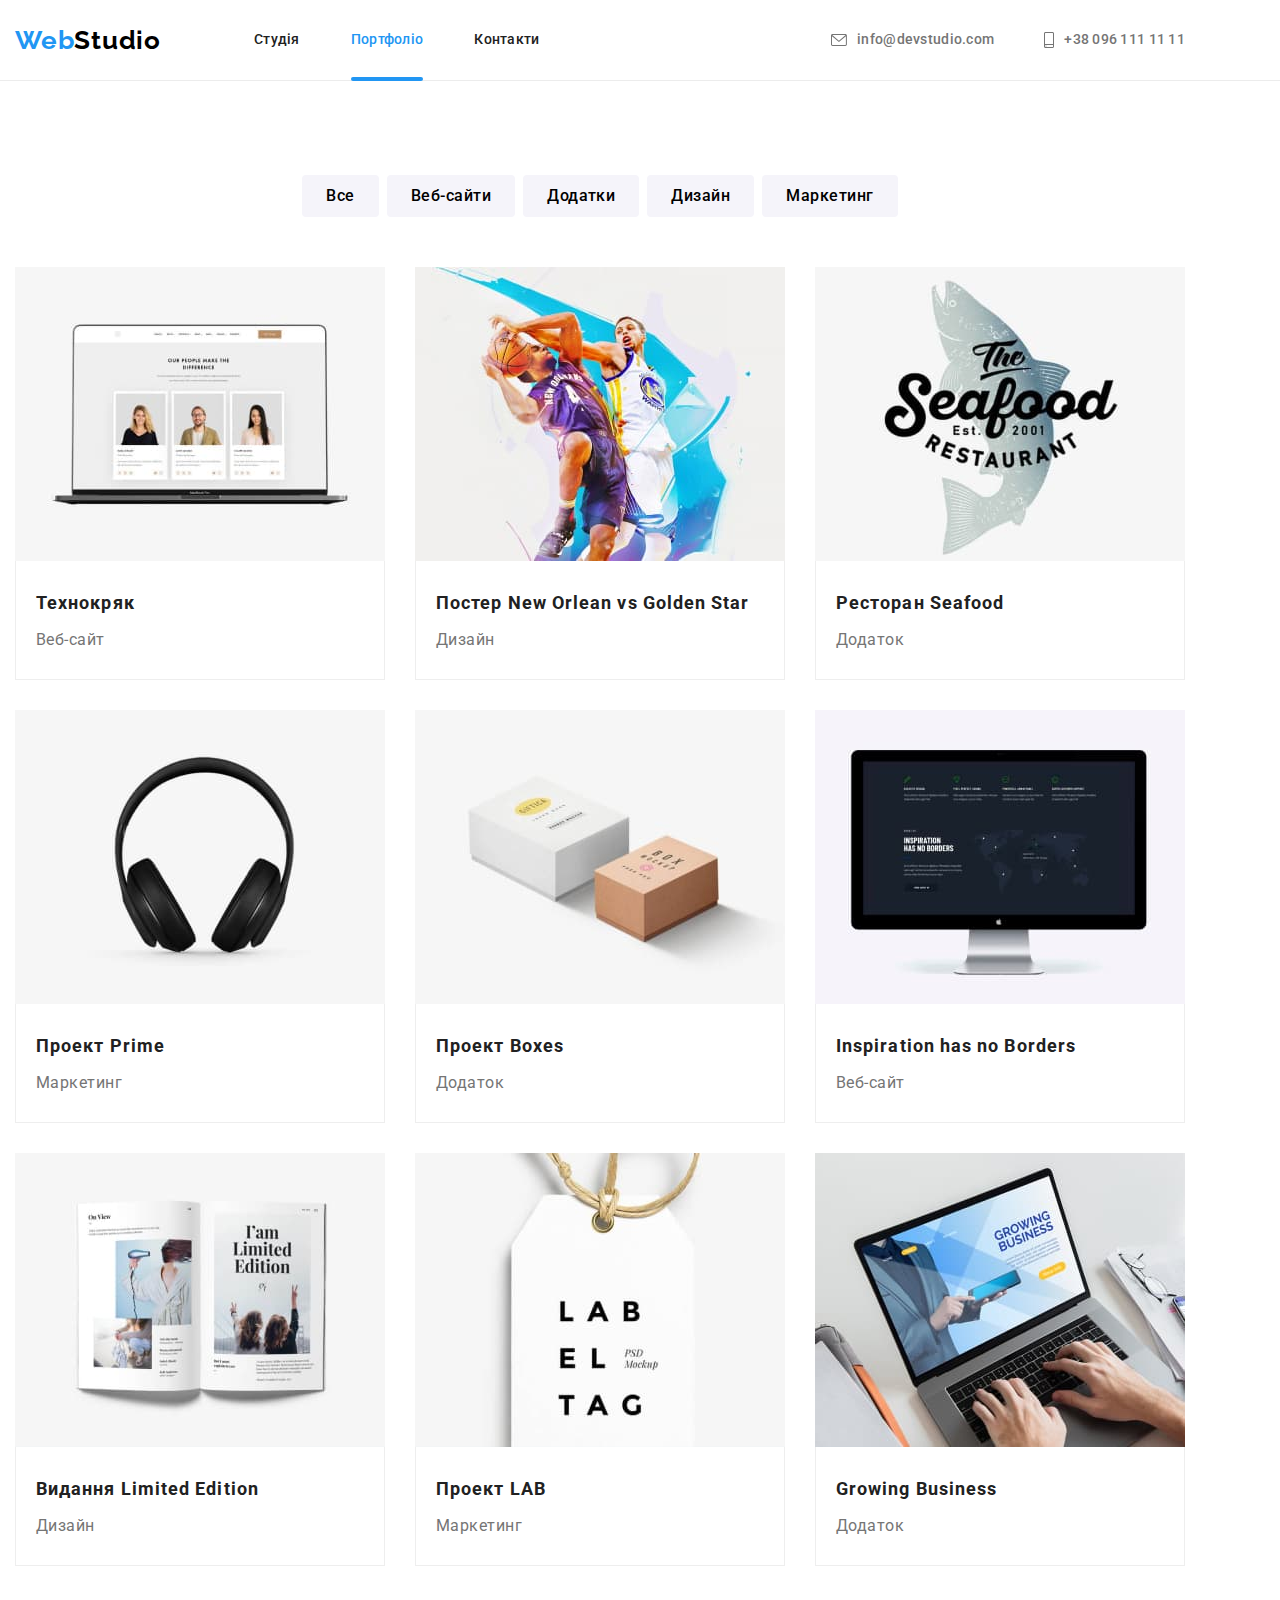
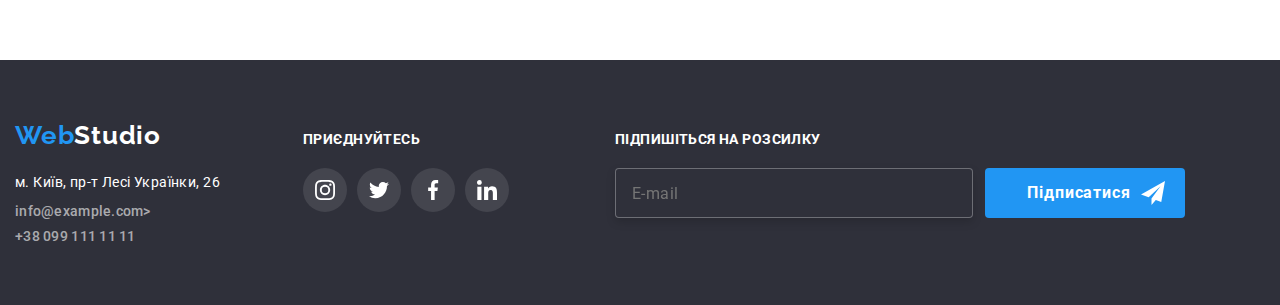
==== commit 579f1234: "add changes hw-08" ====
--- a/portfolio.html
+++ b/portfolio.html
@@ -23,12 +23,12 @@
     <header class="page-header">
       <div class="container page-header__container">
         <nav class="page-nav">
-          <a class="logo link" href="./index.html" lang="en"
+          <a class="logo logo__link link" href="./index.html" lang="en"
             >Web<span class="logo__dark">Studio</span></a
           >
           <ul class="menu list">
             <li class="menu__item">
-              <a class="menu__link link" href="">Студія</a>
+              <a class="menu__link link" href="./index.html">Студія</a>
             </li>
             <li class="menu__item">
               <a
@@ -272,15 +272,24 @@
                 <div class="portfolio-cards_overlay">
                   <picture>
                     <source
-                      srcset="./images/mobile/portfolio/prime-450/prime-450.jpg 1x, ./images/mobile/portfolio/prime-450/prime-450@2x.jpg 2xx "
-                      media="(max-width: 767px)"
-                    />
-                    <source
-                      srcset="./images/tablet/portfolio/prime-354/prime-354.jpg 1x, ./images/tablet/portfolio/prime-354/prime-354@2x.jpg 2xx "
-                      media="(max-width: 1199px)"
-                    />
-                    <source
-                      srcset="./images/desktop/portfolio/prime-370/prime-370.jpg 1x, ./images/desktop/portfolio/prime-370/prime-370@2x.jpg 2xx "
+                      srcset="
+                        ./images/mobile/portfolio/prime-450/prime-450.jpg    1x,
+                        ./images/mobile/portfolio/prime-450/prime-450@2x.jpg 2x
+                      "
+                      media="(max-width: 767px)"
+                    />
+                    <source
+                      srcset="
+                        ./images/tablet/portfolio/prime-354/prime-354.jpg    1x,
+                        ./images/tablet/portfolio/prime-354/prime-354@2x.jpg 2x
+                      "
+                      media="(max-width: 1199px)"
+                    />
+                    <source
+                      srcset="
+                        ./images/desktop/portfolio/prime-370/prime-370.jpg    1x,
+                        ./images/desktop/portfolio/prime-370/prime-370@2x.jpg 2x
+                      "
                       media="(min-width: 1200px)"
                     />
                     <img src="./images/portfolio/prime.jpg" alt="навушники" />
--- a/css/main.min.css
+++ b/css/main.min.css
@@ -1 +1 @@
-.visually-hidden{position:absolute;white-space:nowrap;width:1px;height:1px;overflow:hidden;border:0;padding:0;clip:rect(0 0 0 0);clip-path:inset(50%);margin:-1px}:root{--primary-font: "Roboto", sans-serif;--secondary-font: "Raleway", sans-serif;--primary-text-color: #212121;--secondary-text-color: #757575;--accent-color: #2196F3;--main-color: #FFFFFF;--icon-color: #afb1b8;--duration: 250ms;--timing-function: cubic-bezier(0.4, 0, 0.2, 1)}h1,h2,h3,h4,p{margin-top:0;margin-bottom:0}ol,ul{margin-top:0;margin-bottom:0;padding-left:0}img{display:block}button{cursor:pointer}.list{list-style:none}.link{text-decoration:none}body{font-family:var(--primary-font);color:var(--primary-text-color)}.container{padding-left:15px;padding-right:15px}@media screen and (min-width: 480px){.container{width:450px;margin-left:auto;margin-right:auto}}@media screen and (min-width: 768px){.container{width:738px}}@media screen and (min-width: 1200px){.container{width:1170px}}img{display:block;max-width:100%;height:auto}.section__title{font-weight:700;font-size:28px;line-height:1.17;text-align:center;letter-spacing:.03em;margin-bottom:30px}@media screen and (min-width: 1200px){.section__title{font-size:36px;line-height:1.16;margin-bottom:50px}}.backdrop{position:fixed;z-index:100;top:0;left:0;width:100%;height:100%;background-color:rgba(0,0,0,.2);transition:opacity var(--duration) var(--timing-function),visibility var(--duration) var(--timing-function)}.backdrop.is-hidden{opacity:0;visibility:hidden;pointer-events:none}.modal-box{position:absolute;top:50%;left:50%;transform:translate(-50%, -50%);width:450px;height:609px;background-color:var(--main-color);padding:40px;box-shadow:0px 1px 3px rgba(0,0,0,.12),0px 1px 1px rgba(0,0,0,.14),0px 2px 1px rgba(0,0,0,.2)}@media screen and (min-width: 1200px){.modal-box{width:528px;height:581px}}.modal-box__btn_close{position:absolute;top:8px;right:8px;display:flex;align-items:center;justify-content:center;width:30px;height:30px;border-radius:50%;background-color:var(--main-color);border:1px solid rgba(0,0,0,.1);padding:0}.modal-box__icon{transition:fill var(--duration) var(--timing-function)}.modal-box__btn_close:hover .modal-box__icon,.modal-box__btn_close:focus .modal-box__icon{fill:var(--accent-color)}.modal-form{display:flex;flex-direction:column}.modal-form__title{font-weight:700;font-size:20px;line-height:1.15;text-align:center;letter-spacing:.03em;margin-bottom:12px}.modal-form__field{margin-bottom:10px}.modal-form_textarea{margin-bottom:20px}.modal-form__label{display:block;font-weight:400;font-size:12px;line-height:1.16;letter-spacing:.01em;color:var(--secondary-text-color);margin-bottom:4px}.modal-form__wrapper{display:block;position:relative}.modal-form__input{width:100%;height:40px;border:1px solid rgba(33,33,33,.2);border-radius:4px;padding-left:42px;transition:border-color var(--duration) var(--timing-function)}.modal-form__input:focus{outline:0;border-color:var(--accent-color)}.modal-form__icon{position:absolute;top:11px;left:12px;transition:fill var(--duration) var(--timing-function)}.modal-form__input:focus+.modal-form__icon{fill:var(--accent-color)}.modal-form__message{display:block;width:100%;height:120px;padding:12px 16px;border:1px solid rgba(33,33,33,.2);border-radius:4px;resize:none;font-size:12px;transition:border-color var(--duration) var(--timing-function)}.modal-form__message::placeholder{font-size:12px;color:rgba(117,117,117,.5)}.modal-form__message:focus{outline:0;border-color:var(--accent-color)}.modal-form_success{display:flex;justify-content:center;align-items:center;font-weight:400;font-size:14px;line-height:1.71;letter-spacing:.03em;color:var(--secondary-text-color);margin-bottom:30px;cursor:pointer}.modal-form_success::before{display:block;width:16px;height:15px;border:1px solid var(--primary-text-color);box-shadow:0px 4px 4px rgba(0,0,0,.25);border-radius:2px;content:"";cursor:pointer;margin-right:7px}.modal-form__check:checked+.modal-form_success::before{background-color:var(--accent-color);background-image:url("../images/vector/vector-fake.svg");background-repeat:no-repeat;background-position:center;border-color:rgba(0,0,0,0)}.modal-form__check:focus+.modal-form_success::before{outline:1px solid var(--accent-color)}.modal-form__link{color:var(--accent-color);text-decoration:underline var(--accent-color)}.modal-form__submit{align-self:center;border-radius:4px;min-width:200px;padding:10px 32px;font-weight:700;font-size:16px;line-height:1.88;align-items:center;letter-spacing:.06em;color:var(--main-color);background-color:var(--accent-color);border-color:rgba(0,0,0,0);transition:background-color var(--duration) var(--timing-function),box-shadow var(--duration) var(--timing-function)}.modal-form__submit:hover,.modal-form__submit:focus{background-color:#188ce8;box-shadow:0px 4px 4px rgba(0,0,0,.15)}@media screen and (max-width: 767px){.mobile-menu{position:fixed;width:100%;height:100%;max-height:796px;z-index:1000;top:0;left:0;background:#fff;box-shadow:0px 4px 8px rgba(0,0,0,.04),0px 2px 4px rgba(0,0,0,.08),0px 1px 3px rgba(0,0,0,.16);opacity:0;visibility:hidden;pointer-events:none;transition:opacity var(--duration) var(--timing-function),visibility var(--duration) var(--timing-function)}.mobile-menu.is-open{opacity:1;visibility:visible;pointer-events:auto}.mobile-menu__container{position:relative;display:flex;flex-direction:column;justify-content:space-between;padding-left:25px;padding-top:48px;padding-bottom:48px}.mobile-menu__close-btn{position:absolute;top:10px;right:15px;background-color:rgba(0,0,0,0);border:none;padding:0;line-height:0;cursor:pointer}.mobile-menu__close-btn:hover,.mobile-menu__close-btn:focus{fill:var(--accent-color)}.mobile-menu__item:not(:last-child){margin-bottom:35px}.mobile-menu__link{font-weight:500;font-size:40px;line-height:1.18;letter-spacing:.02em;color:var(--primary-text-color);transition:color var(--duration) var(--timing-function)}.mobile-menu__link:hover,.mobile-menu__link:focus{color:var(--accent-color)}.mobile-menu__link_current{color:var(--accent-color)}.mobile-contacts{margin-top:302px;margin-bottom:64px}.mobile-contacts__link{font-weight:500;font-size:34px;line-height:1.18;letter-spacing:.02em;color:var(--accent-color)}.mobile-contacts__link_change{display:block;font-size:24px;line-height:1.17;color:var(--secondary-text-color);margin-top:32px}.mobile-socials{display:flex;flex-wrap:wrap}.mobile-socials__item:not(:last-child){margin-right:10px}.mobile-socials__link{font-weight:500;font-size:18px;line-height:1.22;letter-spacing:.02em;color:var(--accent-color);transition:text-shadow var(--duration) var(--timing-function)}.mobile-socials__link:hover,.mobile-socials__link:focus{text-shadow:0px 4px 4px rgba(0,0,0,.25)}}@media screen and (min-width: 768px){.mobile-menu{display:none}}.logo{font-family:var(--secondary-font);font-weight:700;font-size:26px;line-height:1.19;letter-spacing:.03em;color:var(--accent-color)}.logo__dark{color:#000}@media screen and (min-width: 768px){.logo__dark{margin-right:87px}}@media screen and (min-width: 1200px){.logo__dark{margin-right:93px}}.logo__light{color:var(--main-color)}@media screen and (max-width: 767px){.menu{display:none}.contacts{display:none}.mobile-menu-open{background-color:rgba(0,0,0,0);border:none;padding:0;height:40px}}.page-header{border-bottom:1px solid #ececec}.page-header__container{display:flex;align-items:center;justify-content:space-between}@media screen and (max-width: 767px){.page-header__container{height:60px}}@media screen and (min-width: 768px){.mobile-menu-open{display:none}.page-nav{display:flex;align-items:center}.menu{display:flex;align-items:center}.menu__item:not(:last-child){margin-right:51px}.menu__link{display:block;position:relative;font-weight:500;font-size:14px;line-height:1.14;letter-spacing:.02em;color:var(--primary-text-color);padding-top:32px;padding-bottom:32px;transition:color var(--duration) var(--timing-function)}.menu__link:hover,.menu__link:focus{color:var(--accent-color)}.underline_current::after{position:absolute;display:block;content:"";left:0;bottom:0;width:100%;height:4px;border-radius:2px;background-color:var(--accent-color);margin-bottom:-1px}.menu__link_current{color:var(--accent-color)}}@media screen and (min-width: 768px)and (max-width: 1199px){.contacts{position:absolute;top:21px;right:15px}.contacts__item:not(:last-child){margin-left:auto;margin-bottom:10px}}@media screen and (min-width: 768px){.contacts__link{font-weight:500;font-size:12px;line-height:1.16;letter-spacing:.02em;transition:color var(--duration) var(--timing-function)}.contacts__link:hover,.contacts__link:focus{color:var(--accent-color)}}@media screen and (min-width: 768px){.contacts__link_theme-light{color:var(--secondary-text-color)}}@media screen and (min-width: 768px){.contacts__icon{fill:currentColor;margin-right:8px}}@media screen and (min-width: 1200px){.page-header__container{display:flex;align-items:center;height:80px}.contacts{display:flex;align-items:center;margin-left:auto}.contacts__item:not(:last-child){margin-right:50px}.contacts__link{display:flex;align-items:center;font-size:14px;line-height:1.14}.contacts__icon{margin-right:10px}}.hero{margin-left:0;margin-right:0;padding-top:118px;padding-bottom:118px;text-align:center;background-repeat:no-repeat;background-size:cover;background-position:center;background-color:#c4c4c4;background-image:linear-gradient(rgba(47, 48, 58, 0.4), rgba(47, 48, 58, 0.4)),url("../images/mobile/hero/hero-480.jpg")}@media screen and (min-device-pixel-ratio: 2),screen and (min-resolution: 192dpi),screen and (min-resolution: 2dppx){.hero{background-image:linear-gradient(rgba(47, 48, 58, 0.4), rgba(47, 48, 58, 0.4)),url("../images/mobile/hero/hero-480@2x.jpg")}}@media screen and (min-width: 768px){.hero{background-image:linear-gradient(rgba(47, 48, 58, 0.4), rgba(47, 48, 58, 0.4)),url("../images/tablet/hero/hero-768.jpg")}}@media screen and (min-width: 768px)and (min-device-pixel-ratio: 2),screen and (min-width: 768px)and (min-resolution: 192dpi),screen and (min-width: 768px)and (min-resolution: 2dppx){.hero{background-image:linear-gradient(rgba(47, 48, 58, 0.4), rgba(47, 48, 58, 0.4)),url("../images/tablet/hero/hero-768@2x.jpg")}}@media screen and (min-width: 1200px){.hero{background-image:linear-gradient(rgba(47, 48, 58, 0.4), rgba(47, 48, 58, 0.4)),url("../images/desktop/hero/hero-1600.jpg")}}@media screen and (min-width: 1200px)and (min-device-pixel-ratio: 2),screen and (min-width: 1200px)and (min-resolution: 192dpi),screen and (min-width: 1200px)and (min-resolution: 2dppx){.hero{background-image:linear-gradient(rgba(47, 48, 58, 0.4), rgba(47, 48, 58, 0.4)),url("../images/desktop/hero/hero-1600@2x.jpg")}}.hero__title{width:360px;font-weight:900;font-size:26px;line-height:1.62;text-align:center;letter-spacing:.06em;text-transform:uppercase;color:var(--main-color);align-items:center;margin-left:auto;margin-right:auto;margin-bottom:30px}@media screen and (min-width: 1200px){.hero{max-width:1600px;padding-top:200px;padding-bottom:200px;margin-left:auto;margin-right:auto}.hero__title{width:696px;font-size:44px;line-height:1.36}}.hero__btn{border-radius:4px;min-width:200px;padding:10px 32px;font-weight:700;font-size:16px;line-height:1.88;align-items:center;letter-spacing:.06em;color:var(--main-color);background-color:var(--accent-color);border-color:rgba(0,0,0,0);transition:background-color var(--duration) var(--timing-function),box-shadow var(--duration) var(--timing-function)}.hero__btn:hover,.hero__btn:focus{background-color:#188ce8;box-shadow:0px 4px 4px rgba(0,0,0,.15)}.section{padding-top:60px;padding-bottom:60px}.content__icon-box{display:flex;justify-content:center;align-items:center;margin-bottom:30px;height:120px;background-color:#f5f4fa;border-radius:4px}@media screen and (max-width: 767px){.content__item:not(:last-child){margin-bottom:30px}}@media screen and (min-width: 768px){.content__item{flex-basis:calc((100% - 30px)/2)}}@media screen and (min-width: 1200px){.content__item{flex-basis:calc((100% - 90px)/4)}}.content__title{font-weight:700;font-size:14px;line-height:1.14;letter-spacing:.03em;text-transform:uppercase;margin-bottom:10px}@media screen and (max-width: 767px){.content__title{text-align:center}}.content__text{font-weight:400;font-size:14px;line-height:1.71;letter-spacing:.03em;color:var(--secondary-text-color)}@media screen and (min-width: 768px){.content__list{display:flex;flex-wrap:wrap;gap:30px}}@media screen and (max-width: 1199px){.section_no-padding-top{display:none}}@media screen and (min-width: 1200px){.section{padding-top:94px;padding-bottom:94px}.content__list{justify-content:space-between}}@media screen and (min-width: 1200px){.section_no-padding-top{padding-top:0px}.img-box{display:flex;justify-content:space-between}.img-box__item{position:relative}.img-box__text{position:absolute;display:flex;align-items:center;justify-content:center;font-family:var(--primary-font);font-weight:700;font-size:14px;line-height:1.14;letter-spacing:.03em;text-transform:uppercase;color:var(--main-color);width:100%;height:70px;background:rgba(47,48,58,.8);bottom:0}}.section_other-background{background-color:#f5f4fa}@media screen and (min-width: 768px){.team{display:flex;flex-wrap:wrap;gap:30px}}.team__title{font-weight:500;font-size:16px;line-height:1.19;text-align:center;letter-spacing:.03em;margin-bottom:10px}.team__text{font-weight:400;font-size:16px;line-height:1.19;text-align:center;letter-spacing:.03em;color:var(--secondary-text-color);margin-bottom:16px}.team__item{display:block;width:100%;height:100%;background:var(--main-color);box-shadow:0px 1px 3px rgba(0,0,0,.12),0px 1px 1px rgba(0,0,0,.14),0px 2px 1px rgba(0,0,0,.2);border-radius:0px 0px 4px 4px}@media screen and (max-width: 767px){.team__item:not(:last-child){margin-bottom:30px}}@media screen and (min-width: 768px){.team__item{flex-basis:calc((100% - 30px)/2)}}@media screen and (min-width: 1200px){.team__item{flex-basis:calc((100% - 90px)/4)}}.team__wrapper{padding-top:30px;padding-bottom:24px}@media screen and (min-width: 1200px){.team__wrapper{padding-bottom:30px}}.social{display:flex;justify-content:center;gap:10px}.social__link{display:flex;justify-content:center;align-items:center;width:44px;height:44px;border-radius:50%;background-color:var(--main-color);transition:background-color var(--duration) var(--timing-function)}.social__link:hover,.social__link:focus{background-color:var(--accent-color)}.social__icon{fill:var(--icon-color);transition:fill var(--duration) var(--timing-function)}.social__link:hover .social__icon,.social__link:focus .social__icon{fill:var(--main-color)}.clients{display:flex;justify-content:center;flex-wrap:wrap;gap:30px}.clients__item{flex-basis:calc((100% - 30px)/2)}@media screen and (min-width: 768px){.clients__item{flex-basis:calc((100% - 60px)/3)}}@media screen and (min-width: 1200px){.clients__item{flex-basis:calc((100% - 150px)/6)}}.clients__link{display:flex;justify-content:center;align-items:center;height:92px;border:1px solid var(--icon-color);border-radius:4px;transition:border-color var(--duration) var(--timing-function)}.clients__link:hover,.clients__link:focus{border-color:var(--accent-color)}.clients__icon{fill:var(--icon-color);transition:fill var(--duration) var(--timing-function)}.clients__link:hover .clients__icon,.clients__link:focus .clients__icon{fill:var(--accent-color)}.footer{padding-top:60px;padding-bottom:60px;background-color:#2f303a}@media screen and (max-width: 1199px){.holder{text-align:center;flex-wrap:wrap}}@media screen and (min-width: 768px){.holder{display:flex;justify-content:space-around;align-items:baseline}}@media screen and (min-width: 1200px){.holder{justify-content:space-between;flex-grow:1}}.footer__title{font-family:var(--primary-font);font-weight:700;font-size:14px;line-height:1.14;letter-spacing:.03em;text-transform:uppercase;color:var(--main-color);margin-bottom:20px}.address{font-style:normal;margin-top:20px}.address__map{font-weight:400;font-size:14px;line-height:1.71;letter-spacing:.03em;color:var(--main-color);transition:color var(--duration) var(--timing-function)}.address__map:hover,.address__map:focus{color:var(--accent-color)}.address__item:not(:last-child){margin-bottom:9px}@media screen and (max-width: 767px){.address__item:not(:last-child){margin-bottom:8px}}.address__link{align-items:center;font-weight:500;font-size:14px;line-height:1.14;letter-spacing:.02em;transition:color var(--duration) var(--timing-function)}.address__link:hover,.address__link:focus{color:var(--accent-color)}@media screen and (min-width: 768px){.address__link{display:flex}}.address__link_theme-dark{color:rgba(255,255,255,.6)}@media screen and (max-width: 767px){.join{margin-top:60px;margin-bottom:60px}}@media screen and (min-width: 1200px){.join{margin-left:70px;margin-right:93px}}.social__icon_theme-dark{fill:var(--main-color)}.social__link_theme-dark{background-color:rgba(255,255,255,.1)}@media screen and (min-width: 768px)and (max-width: 1199px){.form-footer{margin-top:60px}}@media screen and (min-width: 1200px){.subscribe{display:flex;align-items:flex-end}}.subscribe__input{display:block;padding-left:16px;padding-right:0px;padding-top:0px;padding-bottom:0px;border:1px solid rgba(255,255,255,.3);filter:drop-shadow(0px 4px 4px rgba(0, 0, 0, 0.15));border-radius:4px;background-color:#2f303a;color:var(--main-color);font-family:var(--primary-font);font-weight:400;font-size:16px;line-height:1.25;letter-spacing:.03em;width:100%;height:50px}@media screen and (min-width: 768px){.subscribe__input{width:450px}}@media screen and (min-width: 1200px){.subscribe__input{width:358px;margin-bottom:0}}.subscribe__btn{width:200px;height:50px;margin-top:20px;border-radius:4px;padding-left:28px;background-color:var(--accent-color);border-color:rgba(0,0,0,0);transition:background-color var(--duration) var(--timing-function),box-shadow var(--duration) var(--timing-function)}.subscribe__btn:hover,.subscribe__btn:focus{background-color:#188ce8;box-shadow:0px 4px 4px rgba(0,0,0,.15)}@media screen and (min-width: 1200px){.subscribe__btn{margin-top:0px;margin-left:12px}}.subscribe__text{display:flex;align-items:center;justify-content:center;font-family:var(--primary-font);font-weight:700;font-size:16px;line-height:1.88;align-items:center;letter-spacing:.06em;color:var(--main-color)}.subscribe__icon{margin-left:10px}.portfolio-nav{display:flex}@media screen and (max-width: 767px){.portfolio-nav{flex-wrap:wrap;row-gap:15px;margin-bottom:40px}}@media screen and (min-width: 768px){.portfolio-nav{justify-content:center;margin-bottom:30px}}@media screen and (min-width: 1200px){.portfolio-nav{margin-bottom:50px}}.portfolio-nav__item:not(:last-child){margin-right:8px}.portfolio-btn{font-weight:500;font-size:16px;line-height:1.62;text-align:center;letter-spacing:.03em;cursor:pointer;background-color:#f5f4fa;border-radius:4px;border-color:rgba(0,0,0,0);padding:6px 22px;transition:color var(--duration) var(--timing-function),background-color var(--duration) var(--timing-function),box-shadow var(--duration) var(--timing-function)}.portfolio-btn:hover,.portfolio-btn:focus{color:var(--main-color);background-color:var(--accent-color);box-shadow:0px 4px 4px rgba(0,0,0,.25)}.portfolio-cards{display:flex;flex-wrap:wrap;gap:30px}@media screen and (min-width: 768px){.portfolio-cards__item{flex-basis:calc((100% - 30px)/2)}}@media screen and (min-width: 1200px){.portfolio-cards__item{flex-basis:calc((100% - 60px)/3)}}.portfolio-cards__box{border:1px solid #eee;border-top:rgba(0,0,0,0);padding:24px 20px}.portfolio-cards__title{font-weight:700;font-size:18px;line-height:2;letter-spacing:.06em;margin-bottom:4px;color:var(--primary-text-color)}.portfolio-cards__text{font-weight:400;font-size:16px;line-height:1.88;letter-spacing:.03em;color:var(--secondary-text-color)}.portfolio-cards__link{display:block;transition:box-shadow var(--duration) var(--timing-function)}.portfolio-cards__link:hover,.portfolio-cards__link:focus{cursor:pointer;box-shadow:0px 4px 4px rgba(0,0,0,.25)}.portfolio-cards_overlay{position:relative;overflow:hidden}.overlay{position:absolute;top:0;left:0;font-family:var(--primary-font);font-weight:400;font-size:18px;line-height:1.56;letter-spacing:.03em;color:var(--main-color);background-color:rgba(33,150,243,.9);padding:63px 24px;width:100%;height:100%;transform:translate(0, 100%);transition:transform var(--duration) var(--timing-function)}.portfolio-cards__link:hover .overlay,.portfolio-cards__link:focus .overlay{transform:translate(0, 0)}/*# sourceMappingURL=main.min.css.map */+.visually-hidden{position:absolute;white-space:nowrap;width:1px;height:1px;overflow:hidden;border:0;padding:0;clip:rect(0 0 0 0);clip-path:inset(50%);margin:-1px}:root{--primary-font: "Roboto", sans-serif;--secondary-font: "Raleway", sans-serif;--primary-text-color: #212121;--secondary-text-color: #757575;--accent-color: #2196F3;--main-color: #FFFFFF;--icon-color: #afb1b8;--duration: 250ms;--timing-function: cubic-bezier(0.4, 0, 0.2, 1)}h1,h2,h3,h4,p{margin-top:0;margin-bottom:0}ol,ul{margin-top:0;margin-bottom:0;padding-left:0}img{display:block}button{cursor:pointer}.list{list-style:none}.link{text-decoration:none}body{font-family:var(--primary-font);color:var(--primary-text-color)}.container{padding-left:15px;padding-right:15px}@media screen and (min-width: 768px){.container{width:768px}}@media screen and (min-width: 1200px){.container{width:1200px}}img{display:block;max-width:100%;height:auto}.section__title{font-weight:700;font-size:28px;line-height:1.17;text-align:center;letter-spacing:.03em;margin-bottom:30px}@media screen and (min-width: 1200px){.section__title{font-size:36px;line-height:1.16;margin-bottom:50px}}.backdrop{position:fixed;z-index:100;top:0;left:0;width:100%;height:100%;background-color:rgba(0,0,0,.2);transition:opacity var(--duration) var(--timing-function),visibility var(--duration) var(--timing-function)}.backdrop.is-hidden{opacity:0;visibility:hidden;pointer-events:none}.modal-box{position:absolute;top:50%;left:50%;transform:translate(-50%, -50%);width:calc(100vw - 30px);margin:auto;background-color:var(--main-color);padding:40px;box-shadow:0px 1px 3px rgba(0,0,0,.12),0px 1px 1px rgba(0,0,0,.14),0px 2px 1px rgba(0,0,0,.2)}@media screen and (min-width: 480px)and (max-width: 1199px){.modal-box{width:450px}}@media screen and (min-width: 1200px){.modal-box{width:528px}}.modal-box__btn_close{position:absolute;top:8px;right:8px;display:flex;align-items:center;justify-content:center;width:30px;height:30px;border-radius:50%;background-color:var(--main-color);border:1px solid rgba(0,0,0,.1);padding:0}.modal-box__icon{transition:fill var(--duration) var(--timing-function)}.modal-box__btn_close:hover .modal-box__icon,.modal-box__btn_close:focus .modal-box__icon{fill:var(--accent-color)}.modal-form{display:flex;flex-direction:column}.modal-form__title{font-weight:700;font-size:20px;line-height:1.15;text-align:center;letter-spacing:.03em;margin-bottom:12px}.modal-form__field{margin-bottom:10px}.modal-form_textarea{margin-bottom:20px}.modal-form__label{display:block;font-weight:400;font-size:12px;line-height:1.16;letter-spacing:.01em;color:var(--secondary-text-color);margin-bottom:4px}.modal-form__wrapper{display:block;position:relative}.modal-form__input{width:100%;height:40px;border:1px solid rgba(33,33,33,.2);border-radius:4px;padding-left:42px;transition:border-color var(--duration) var(--timing-function)}.modal-form__input:focus{outline:0;border-color:var(--accent-color)}.modal-form__icon{position:absolute;top:11px;left:12px;transition:fill var(--duration) var(--timing-function)}.modal-form__input:focus+.modal-form__icon{fill:var(--accent-color)}.modal-form__message{display:block;width:100%;height:120px;padding:12px 16px;border:1px solid rgba(33,33,33,.2);border-radius:4px;resize:none;font-size:12px;transition:border-color var(--duration) var(--timing-function)}.modal-form__message::placeholder{font-size:12px;color:rgba(117,117,117,.5)}.modal-form__message:focus{outline:0;border-color:var(--accent-color)}.modal-form_success{display:flex;justify-content:center;align-items:center;font-weight:400;font-size:12px;line-height:1.17;letter-spacing:.03em;color:var(--secondary-text-color);margin-bottom:30px;cursor:pointer}@media screen and (min-width: 1200px){.modal-form_success{font-size:14px;line-height:1.71}}.modal-form_success::before{display:block;width:16px;height:15px;border:1px solid var(--primary-text-color);box-shadow:0px 4px 4px rgba(0,0,0,.25);border-radius:2px;content:"";cursor:pointer;margin-right:7px}.modal-form__check:checked+.modal-form_success::before{background-color:var(--accent-color);background-image:url("../images/vector/vector-fake.svg");background-repeat:no-repeat;background-position:center;border-color:rgba(0,0,0,0)}.modal-form__check:focus+.modal-form_success::before{outline:1px solid var(--accent-color)}.modal-form__link{color:var(--accent-color);text-decoration:underline var(--accent-color)}.modal-form__submit{align-self:center;border-radius:4px;min-width:200px;padding:10px 32px;font-weight:700;font-size:16px;line-height:1.88;align-items:center;letter-spacing:.06em;color:var(--main-color);background-color:var(--accent-color);border-color:rgba(0,0,0,0);transition:background-color var(--duration) var(--timing-function),box-shadow var(--duration) var(--timing-function)}.modal-form__submit:hover,.modal-form__submit:focus{background-color:#188ce8;box-shadow:0px 4px 4px rgba(0,0,0,.15)}@media screen and (max-width: 767px){.mobile-menu{position:fixed;width:100%;height:100%;max-height:796px;z-index:1000;top:0;left:0;background:#fff;box-shadow:0px 4px 8px rgba(0,0,0,.04),0px 2px 4px rgba(0,0,0,.08),0px 1px 3px rgba(0,0,0,.16);opacity:0;visibility:hidden;pointer-events:none;transition:opacity var(--duration) var(--timing-function),visibility var(--duration) var(--timing-function)}.mobile-menu.is-open{opacity:1;visibility:visible;pointer-events:auto}.mobile-menu__container{position:relative;display:flex;flex-direction:column;justify-content:space-between;height:100%;padding-left:25px;padding-top:48px;padding-bottom:48px}.mobile-menu__close-btn{position:absolute;top:10px;right:15px;background-color:rgba(0,0,0,0);border:none;padding:10px;line-height:0;cursor:pointer}.mobile-menu__close-btn:hover,.mobile-menu__close-btn:focus{fill:var(--accent-color)}.mobile-menu__close-icon{width:19px;height:19px}.mobile-menu__item:not(:last-child){margin-bottom:35px}.mobile-menu__link{font-weight:500;font-size:40px;line-height:1.18;letter-spacing:.02em;color:var(--primary-text-color);transition:color var(--duration) var(--timing-function)}.mobile-menu__link:hover,.mobile-menu__link:focus{color:var(--accent-color)}.mobile-menu__link_current{color:var(--accent-color)}.mobile-contacts{margin-bottom:64px}.mobile-contacts__link{font-weight:500;font-size:34px;line-height:1.18;letter-spacing:.02em;color:var(--accent-color)}.mobile-contacts__link_change{display:block;font-size:24px;line-height:1.17;color:var(--secondary-text-color);margin-top:32px}.mobile-socials{display:flex;flex-wrap:wrap}.mobile-socials__item:not(:last-child){margin-right:10px}.mobile-socials__link{font-weight:500;font-size:18px;line-height:1.22;letter-spacing:.02em;color:var(--accent-color);transition:text-shadow var(--duration) var(--timing-function)}.mobile-socials__link:hover,.mobile-socials__link:focus{text-shadow:0px 4px 4px rgba(0,0,0,.25)}}@media screen and (min-width: 768px){.mobile-menu{display:none}}.logo{font-family:var(--secondary-font);font-weight:700;font-size:26px;line-height:1.19;letter-spacing:.03em;color:var(--accent-color)}@media screen and (min-width: 768px){.logo__link{margin-right:93px}}.logo__dark{color:#000}.logo__light{color:var(--main-color)}@media screen and (max-width: 767px){.menu{display:none}.contacts{display:none}.mobile-menu-open{background-color:rgba(0,0,0,0);border:none;padding:0;height:40px}}.page-header{border-bottom:1px solid #ececec}.page-header__container{display:flex;align-items:center;justify-content:space-between}@media screen and (max-width: 767px){.page-header__container{height:60px}}@media screen and (min-width: 768px){.mobile-menu-open{display:none}.page-nav{display:flex;align-items:center}.menu{display:flex;align-items:center}.menu__item:not(:last-child){margin-right:51px}.menu__link{display:block;position:relative;font-weight:500;font-size:14px;line-height:1.14;letter-spacing:.02em;color:var(--primary-text-color);padding-top:32px;padding-bottom:32px;transition:color var(--duration) var(--timing-function)}.menu__link:hover,.menu__link:focus{color:var(--accent-color)}.underline_current::after{position:absolute;display:block;content:"";left:0;bottom:0;width:100%;height:4px;border-radius:2px;background-color:var(--accent-color);margin-bottom:-1px}.menu__link_current{color:var(--accent-color)}}@media screen and (max-width: 1199px){.contacts__item:not(:last-child){margin-bottom:10px}}.contacts__link{font-weight:500;font-size:12px;line-height:1.16;letter-spacing:.02em;transition:color var(--duration) var(--timing-function)}.contacts__link:hover,.contacts__link:focus{color:var(--accent-color)}.contacts__link_theme-light{color:var(--secondary-text-color)}.contacts__icon{fill:currentColor;margin-right:8px}@media screen and (min-width: 1200px){.page-header__container{display:flex;align-items:center;height:80px}.contacts{display:flex;align-items:center;padding-top:32px;padding-bottom:32px}.contacts__item:not(:last-child){margin-right:50px;margin-left:auto}.contacts__link{display:flex;align-items:center;font-size:14px;line-height:1.14}.contacts__icon{margin-right:10px}}.hero{margin-left:0;margin-right:0;padding-top:118px;padding-bottom:118px;text-align:center;background-repeat:no-repeat;background-size:cover;background-position:center;background-color:#c4c4c4;background-image:linear-gradient(rgba(47, 48, 58, 0.4), rgba(47, 48, 58, 0.4)),url("../images/mobile/hero/hero-480.jpg")}@media screen and (min-device-pixel-ratio: 2),screen and (min-resolution: 192dpi),screen and (min-resolution: 2dppx){.hero{background-image:linear-gradient(rgba(47, 48, 58, 0.4), rgba(47, 48, 58, 0.4)),url("../images/mobile/hero/hero-480@2x.jpg")}}@media screen and (min-width: 768px){.hero{background-image:linear-gradient(rgba(47, 48, 58, 0.4), rgba(47, 48, 58, 0.4)),url("../images/tablet/hero/hero-768.jpg")}}@media screen and (min-width: 768px)and (min-device-pixel-ratio: 2),screen and (min-width: 768px)and (min-resolution: 192dpi),screen and (min-width: 768px)and (min-resolution: 2dppx){.hero{background-image:linear-gradient(rgba(47, 48, 58, 0.4), rgba(47, 48, 58, 0.4)),url("../images/tablet/hero/hero-768@2x.jpg")}}@media screen and (min-width: 1200px){.hero{background-image:linear-gradient(rgba(47, 48, 58, 0.4), rgba(47, 48, 58, 0.4)),url("../images/desktop/hero/hero-1600.jpg")}}@media screen and (min-width: 1200px)and (min-device-pixel-ratio: 2),screen and (min-width: 1200px)and (min-resolution: 192dpi),screen and (min-width: 1200px)and (min-resolution: 2dppx){.hero{background-image:linear-gradient(rgba(47, 48, 58, 0.4), rgba(47, 48, 58, 0.4)),url("../images/desktop/hero/hero-1600@2x.jpg")}}.hero__title{width:360px;font-weight:900;font-size:26px;line-height:1.62;text-align:center;letter-spacing:.06em;text-transform:uppercase;color:var(--main-color);align-items:center;margin-left:auto;margin-right:auto;margin-bottom:30px}@media screen and (min-width: 1200px){.hero{max-width:1600px;padding-top:200px;padding-bottom:200px;margin-left:auto;margin-right:auto}.hero__title{width:696px;font-size:44px;line-height:1.36}}.hero__btn{border-radius:4px;min-width:200px;padding:10px 32px;font-weight:700;font-size:16px;line-height:1.88;align-items:center;letter-spacing:.06em;color:var(--main-color);background-color:var(--accent-color);border-color:rgba(0,0,0,0);transition:background-color var(--duration) var(--timing-function),box-shadow var(--duration) var(--timing-function)}.hero__btn:hover,.hero__btn:focus{background-color:#188ce8;box-shadow:0px 4px 4px rgba(0,0,0,.15)}.section{padding-top:60px;padding-bottom:60px}.content__icon-box{display:flex;justify-content:center;align-items:center;margin-bottom:30px;height:120px;background-color:#f5f4fa;border-radius:4px}@media screen and (max-width: 767px){.content__item:not(:last-child){margin-bottom:30px}}@media screen and (min-width: 768px){.content__item{flex-basis:calc((100% - 30px)/2)}}@media screen and (min-width: 1200px){.content__item{flex-basis:calc((100% - 90px)/4)}}.content__title{font-weight:700;font-size:14px;line-height:1.14;letter-spacing:.03em;text-transform:uppercase;margin-bottom:10px}@media screen and (max-width: 767px){.content__title{text-align:center}}.content__text{font-weight:400;font-size:14px;line-height:1.71;letter-spacing:.03em;color:var(--secondary-text-color)}@media screen and (min-width: 768px){.content__list{display:flex;flex-wrap:wrap;gap:30px}}@media screen and (max-width: 1199px){.section_no-padding-top{display:none}}@media screen and (min-width: 1200px){.section{padding-top:94px;padding-bottom:94px}.content__list{justify-content:space-between}}@media screen and (min-width: 1200px){.section_no-padding-top{padding-top:0px}.img-box{display:flex;justify-content:space-between}.img-box__item{position:relative}.img-box__text{position:absolute;display:flex;align-items:center;justify-content:center;font-family:var(--primary-font);font-weight:700;font-size:14px;line-height:1.14;letter-spacing:.03em;text-transform:uppercase;color:var(--main-color);width:100%;height:70px;background:rgba(47,48,58,.8);bottom:0}}.section_other-background{background-color:#f5f4fa}@media screen and (min-width: 768px){.team{display:flex;flex-wrap:wrap;gap:30px}}.team__title{font-weight:500;font-size:16px;line-height:1.19;text-align:center;letter-spacing:.03em;margin-bottom:10px}.team__text{font-weight:400;font-size:16px;line-height:1.19;text-align:center;letter-spacing:.03em;color:var(--secondary-text-color);margin-bottom:16px}.team__item{display:block;width:100%;height:100%;background:var(--main-color);box-shadow:0px 1px 3px rgba(0,0,0,.12),0px 1px 1px rgba(0,0,0,.14),0px 2px 1px rgba(0,0,0,.2);border-radius:0px 0px 4px 4px}@media screen and (max-width: 767px){.team__item:not(:last-child){margin-bottom:30px}}@media screen and (min-width: 768px){.team__item{flex-basis:calc((100% - 30px)/2)}}@media screen and (min-width: 1200px){.team__item{flex-basis:calc((100% - 90px)/4)}}.team__wrapper{padding-top:30px;padding-bottom:24px}@media screen and (min-width: 1200px){.team__wrapper{padding-bottom:30px}}.social{display:flex;justify-content:center;gap:10px}.social__link{display:flex;justify-content:center;align-items:center;width:44px;height:44px;border-radius:50%;background-color:var(--main-color);transition:background-color var(--duration) var(--timing-function)}.social__link:hover,.social__link:focus{background-color:var(--accent-color)}.social__icon{fill:var(--icon-color);transition:fill var(--duration) var(--timing-function)}.social__link:hover .social__icon,.social__link:focus .social__icon{fill:var(--main-color)}.clients{display:flex;justify-content:center;flex-wrap:wrap;gap:30px}.clients__item{flex-basis:calc((100% - 30px)/2)}@media screen and (min-width: 768px){.clients__item{flex-basis:calc((100% - 60px)/3)}}@media screen and (min-width: 1200px){.clients__item{flex-basis:calc((100% - 150px)/6)}}.clients__link{display:flex;justify-content:center;align-items:center;height:92px;border:1px solid var(--icon-color);border-radius:4px;transition:border-color var(--duration) var(--timing-function)}.clients__link:hover,.clients__link:focus{border-color:var(--accent-color)}.clients__icon{fill:var(--icon-color);transition:fill var(--duration) var(--timing-function)}.clients__link:hover .clients__icon,.clients__link:focus .clients__icon{fill:var(--accent-color)}.footer{padding-top:60px;padding-bottom:60px;background-color:#2f303a}@media screen and (max-width: 1199px){.holder{text-align:center}}@media screen and (min-width: 768px){.holder{display:flex;flex-wrap:wrap;justify-content:space-around;align-items:baseline}}@media screen and (min-width: 1200px){.holder{justify-content:space-between;flex-grow:1}}.footer__title{font-family:var(--primary-font);font-weight:700;font-size:14px;line-height:1.14;letter-spacing:.03em;text-transform:uppercase;color:var(--main-color);margin-bottom:20px}.address{font-style:normal;margin-top:20px}.address__map{font-weight:400;font-size:14px;line-height:1.71;letter-spacing:.03em;color:var(--main-color);transition:color var(--duration) var(--timing-function)}.address__map:hover,.address__map:focus{color:var(--accent-color)}.address__item:not(:last-child){margin-bottom:9px}@media screen and (max-width: 767px){.address__item:not(:last-child){margin-bottom:8px}}.address__link{align-items:center;font-weight:500;font-size:14px;line-height:1.14;letter-spacing:.02em;transition:color var(--duration) var(--timing-function)}.address__link:hover,.address__link:focus{color:var(--accent-color)}@media screen and (min-width: 1200px){.address__link{display:flex}}.address__link_theme-dark{color:rgba(255,255,255,.6)}@media screen and (max-width: 767px){.join{margin-top:60px;margin-bottom:60px}}@media screen and (min-width: 1200px){.join{margin-left:70px;margin-right:93px}}.social__icon_theme-dark{fill:var(--main-color)}.social__link_theme-dark{background-color:rgba(255,255,255,.1)}@media screen and (min-width: 768px)and (max-width: 1199px){.form-footer{margin-top:60px}}@media screen and (min-width: 1200px){.subscribe{display:flex;align-items:flex-end}}.subscribe__input{display:block;padding-left:16px;padding-right:0px;padding-top:0px;padding-bottom:0px;border:1px solid rgba(255,255,255,.3);filter:drop-shadow(0px 4px 4px rgba(0, 0, 0, 0.15));border-radius:4px;background-color:#2f303a;color:var(--main-color);font-family:var(--primary-font);font-weight:400;font-size:16px;line-height:1.25;letter-spacing:.03em;width:100%;height:50px}@media screen and (min-width: 768px){.subscribe__input{width:450px}}@media screen and (min-width: 1200px){.subscribe__input{width:358px;margin-bottom:0}}.subscribe__btn{width:200px;height:50px;margin-top:20px;border-radius:4px;padding-left:28px;background-color:var(--accent-color);border-color:rgba(0,0,0,0);transition:background-color var(--duration) var(--timing-function),box-shadow var(--duration) var(--timing-function)}.subscribe__btn:hover,.subscribe__btn:focus{background-color:#188ce8;box-shadow:0px 4px 4px rgba(0,0,0,.15)}@media screen and (min-width: 1200px){.subscribe__btn{margin-top:0px;margin-left:12px}}.subscribe__text{display:flex;align-items:center;justify-content:center;font-family:var(--primary-font);font-weight:700;font-size:16px;line-height:1.88;align-items:center;letter-spacing:.06em;color:var(--main-color)}.subscribe__icon{margin-left:10px}.portfolio-nav{display:flex}@media screen and (max-width: 767px){.portfolio-nav{flex-wrap:wrap;row-gap:15px;margin-bottom:40px}}@media screen and (min-width: 768px){.portfolio-nav{justify-content:center;margin-bottom:30px}}@media screen and (min-width: 1200px){.portfolio-nav{margin-bottom:50px}}.portfolio-nav__item:not(:last-child){margin-right:8px}.portfolio-btn{font-weight:500;font-size:16px;line-height:1.62;text-align:center;letter-spacing:.03em;cursor:pointer;background-color:#f5f4fa;border-radius:4px;border-color:rgba(0,0,0,0);padding:6px 22px;transition:color var(--duration) var(--timing-function),background-color var(--duration) var(--timing-function),box-shadow var(--duration) var(--timing-function)}.portfolio-btn:hover,.portfolio-btn:focus{color:var(--main-color);background-color:var(--accent-color);box-shadow:0px 4px 4px rgba(0,0,0,.25)}.portfolio-cards{display:flex;flex-wrap:wrap;gap:30px}@media screen and (min-width: 768px){.portfolio-cards__item{flex-basis:calc((100% - 30px)/2)}}@media screen and (min-width: 1200px){.portfolio-cards__item{flex-basis:calc((100% - 60px)/3)}}.portfolio-cards__box{flex-grow:1;border:1px solid #eee;border-top:rgba(0,0,0,0);padding:24px 20px}.portfolio-cards__title{font-weight:700;font-size:18px;line-height:2;letter-spacing:.06em;margin-bottom:4px;color:var(--primary-text-color)}.portfolio-cards__text{font-weight:400;font-size:16px;line-height:1.88;letter-spacing:.03em;color:var(--secondary-text-color)}.portfolio-cards__link{display:flex;flex-direction:column;height:100%;transition:box-shadow var(--duration) var(--timing-function)}.portfolio-cards__link:hover,.portfolio-cards__link:focus{cursor:pointer;box-shadow:0px 4px 4px rgba(0,0,0,.25)}.portfolio-cards_overlay{position:relative;overflow:hidden}.overlay{position:absolute;top:0;left:0;font-family:var(--primary-font);font-weight:400;font-size:18px;line-height:1.56;letter-spacing:.03em;color:var(--main-color);background-color:rgba(33,150,243,.9);padding:63px 24px;width:100%;height:100%;transform:translate(0, 100%);transition:transform var(--duration) var(--timing-function)}.portfolio-cards__link:hover .overlay,.portfolio-cards__link:focus .overlay{transform:translate(0, 0)}/*# sourceMappingURL=main.min.css.map */